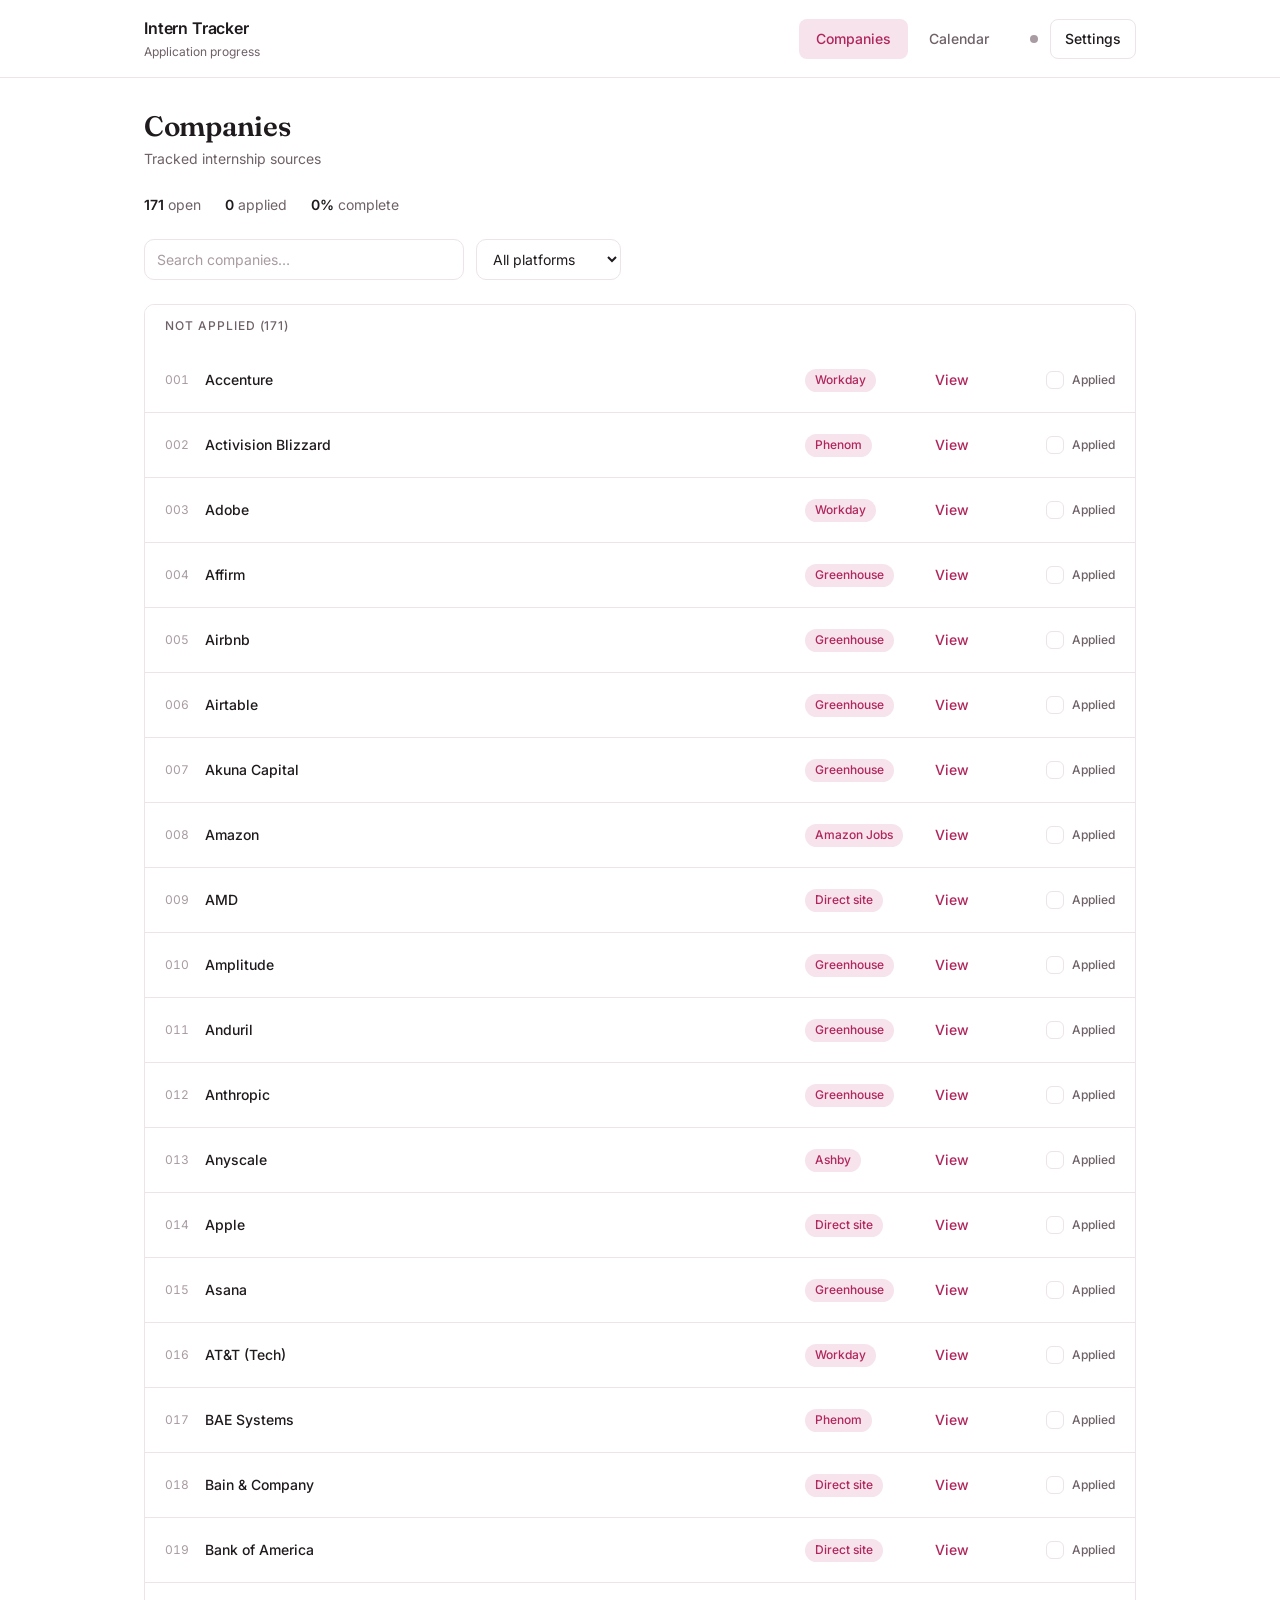
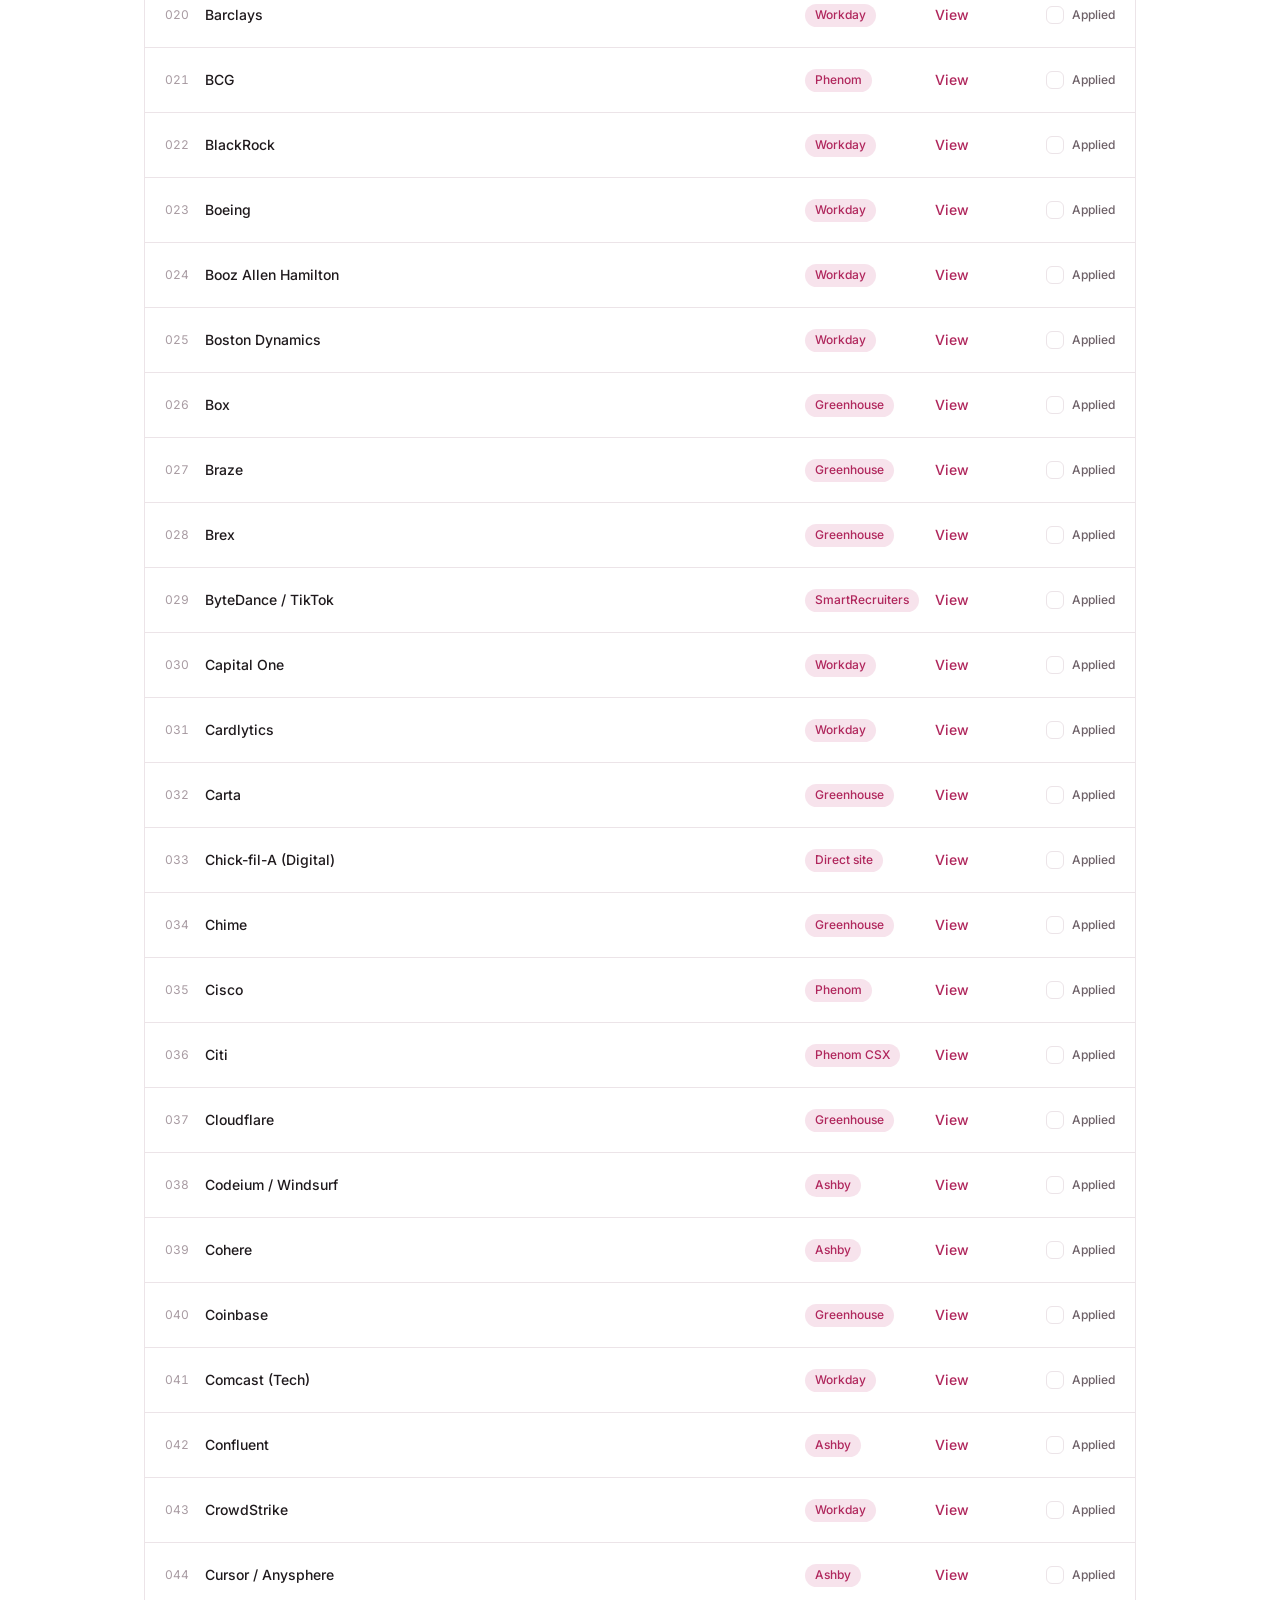
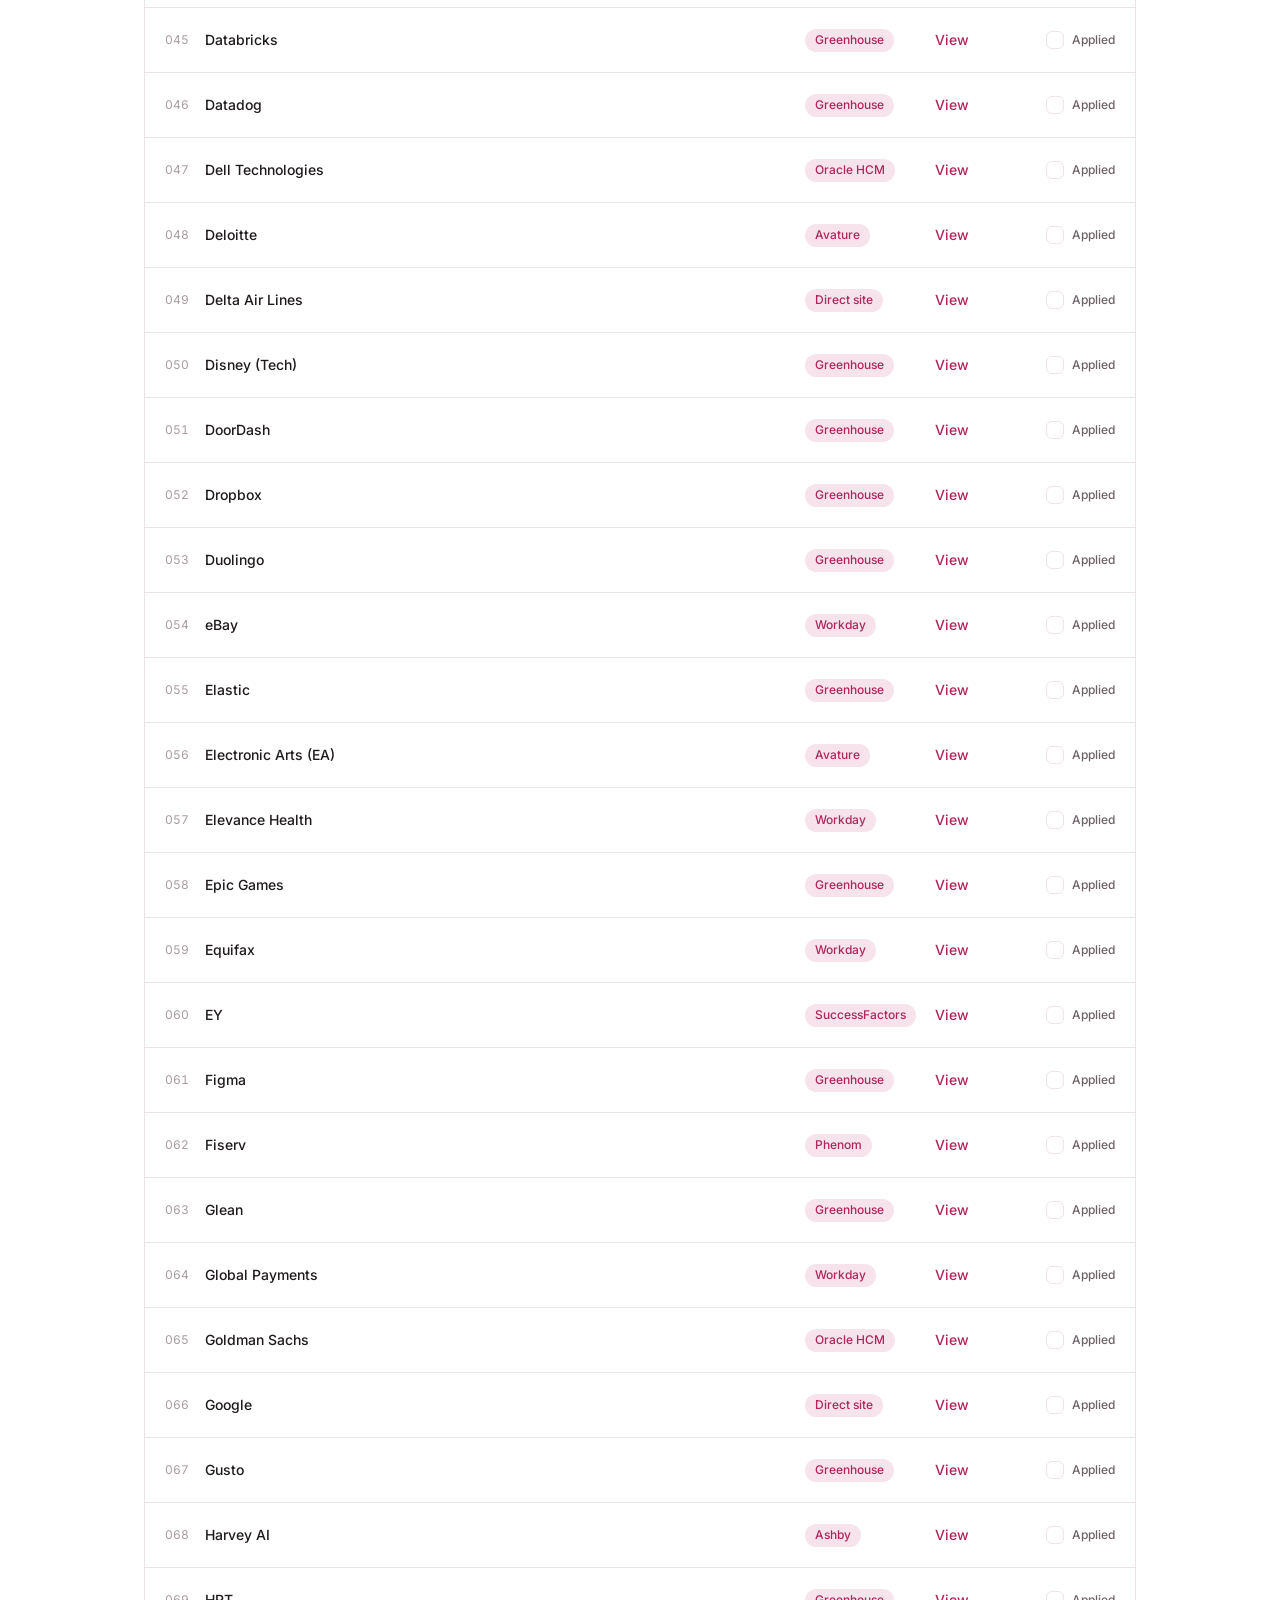
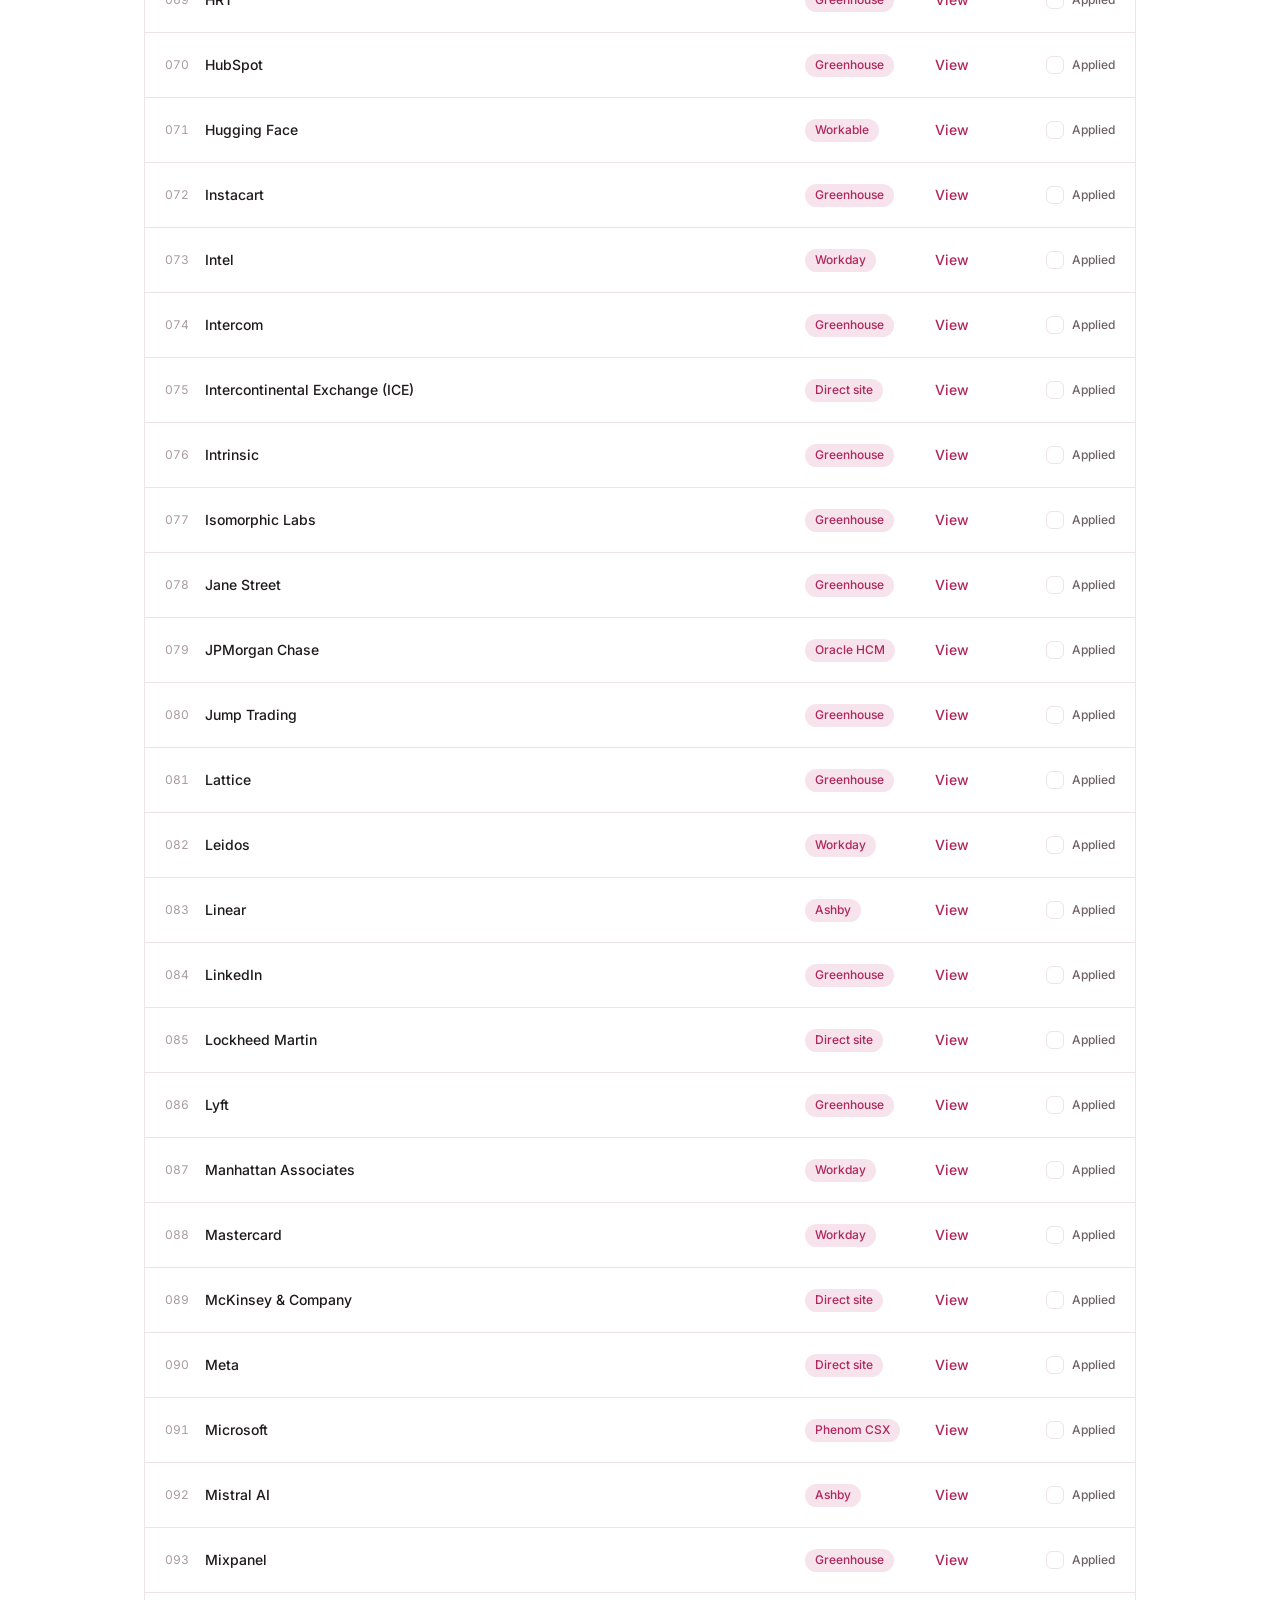
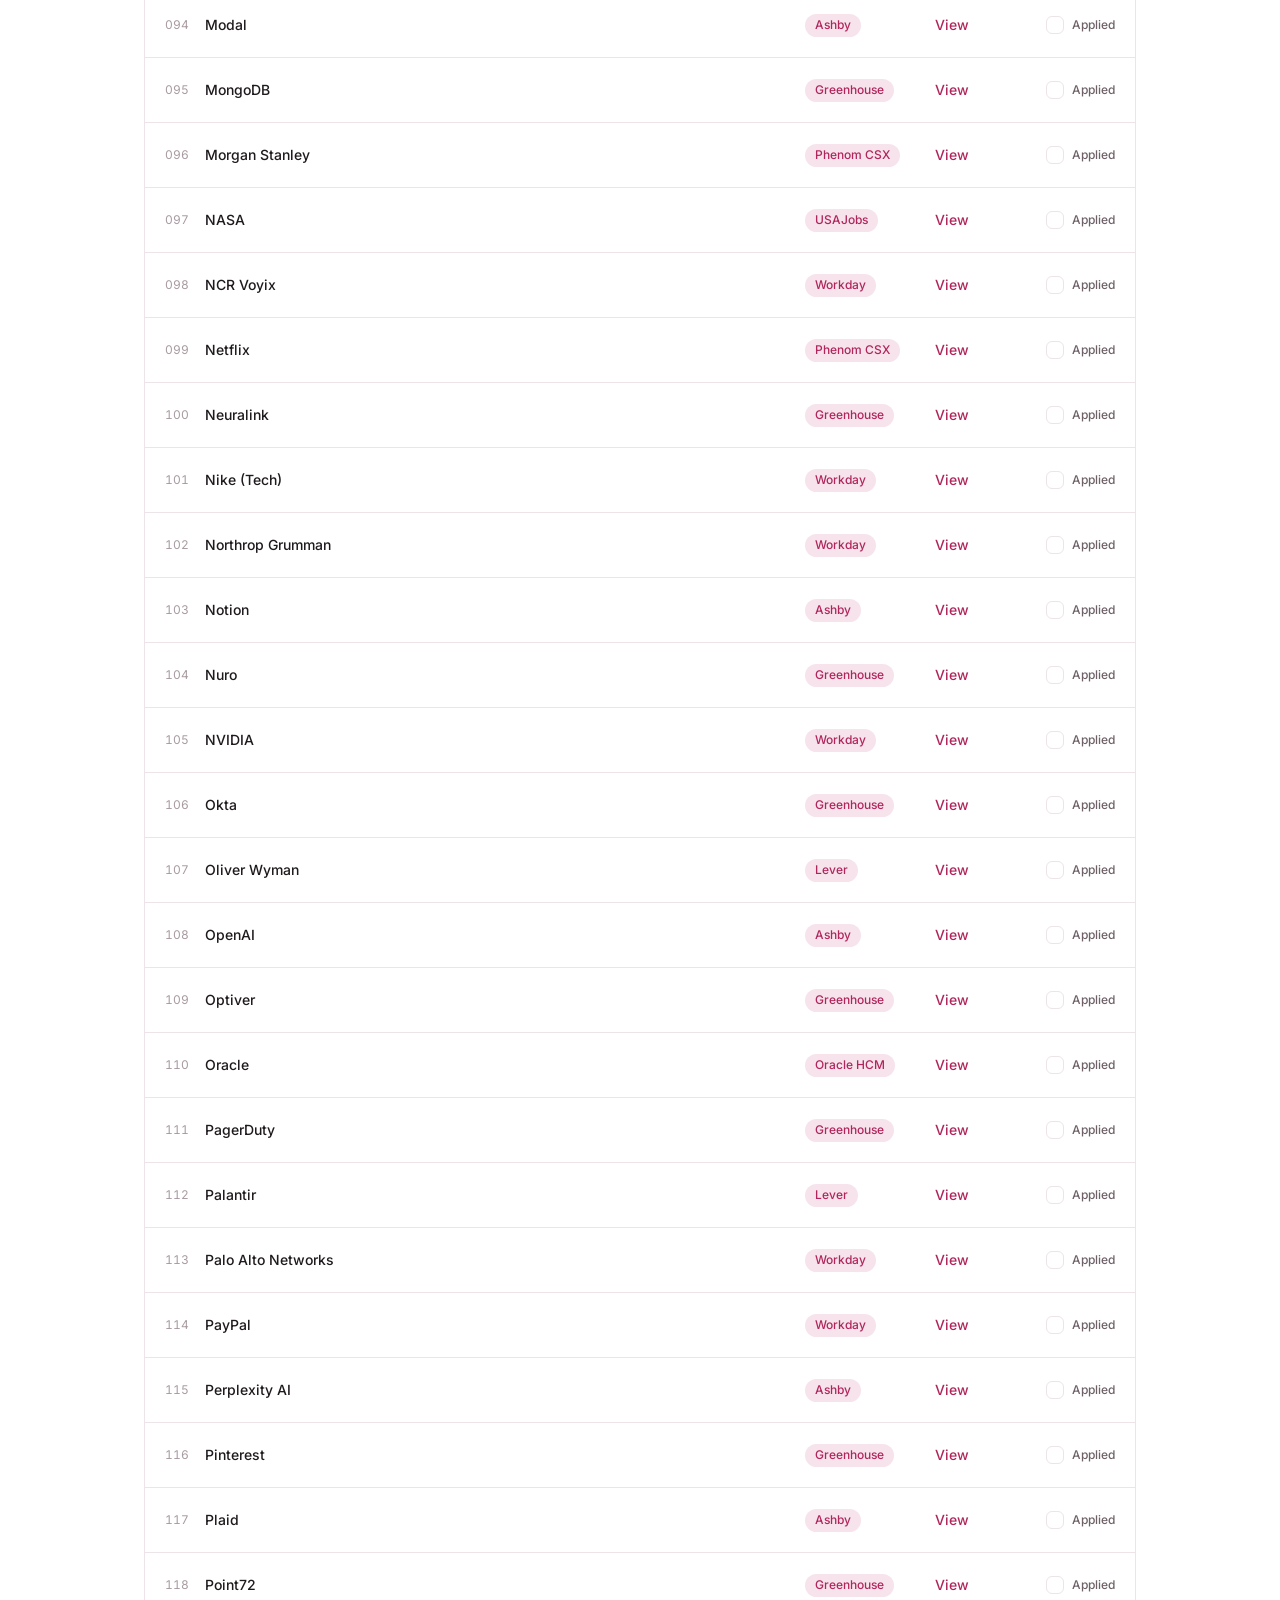
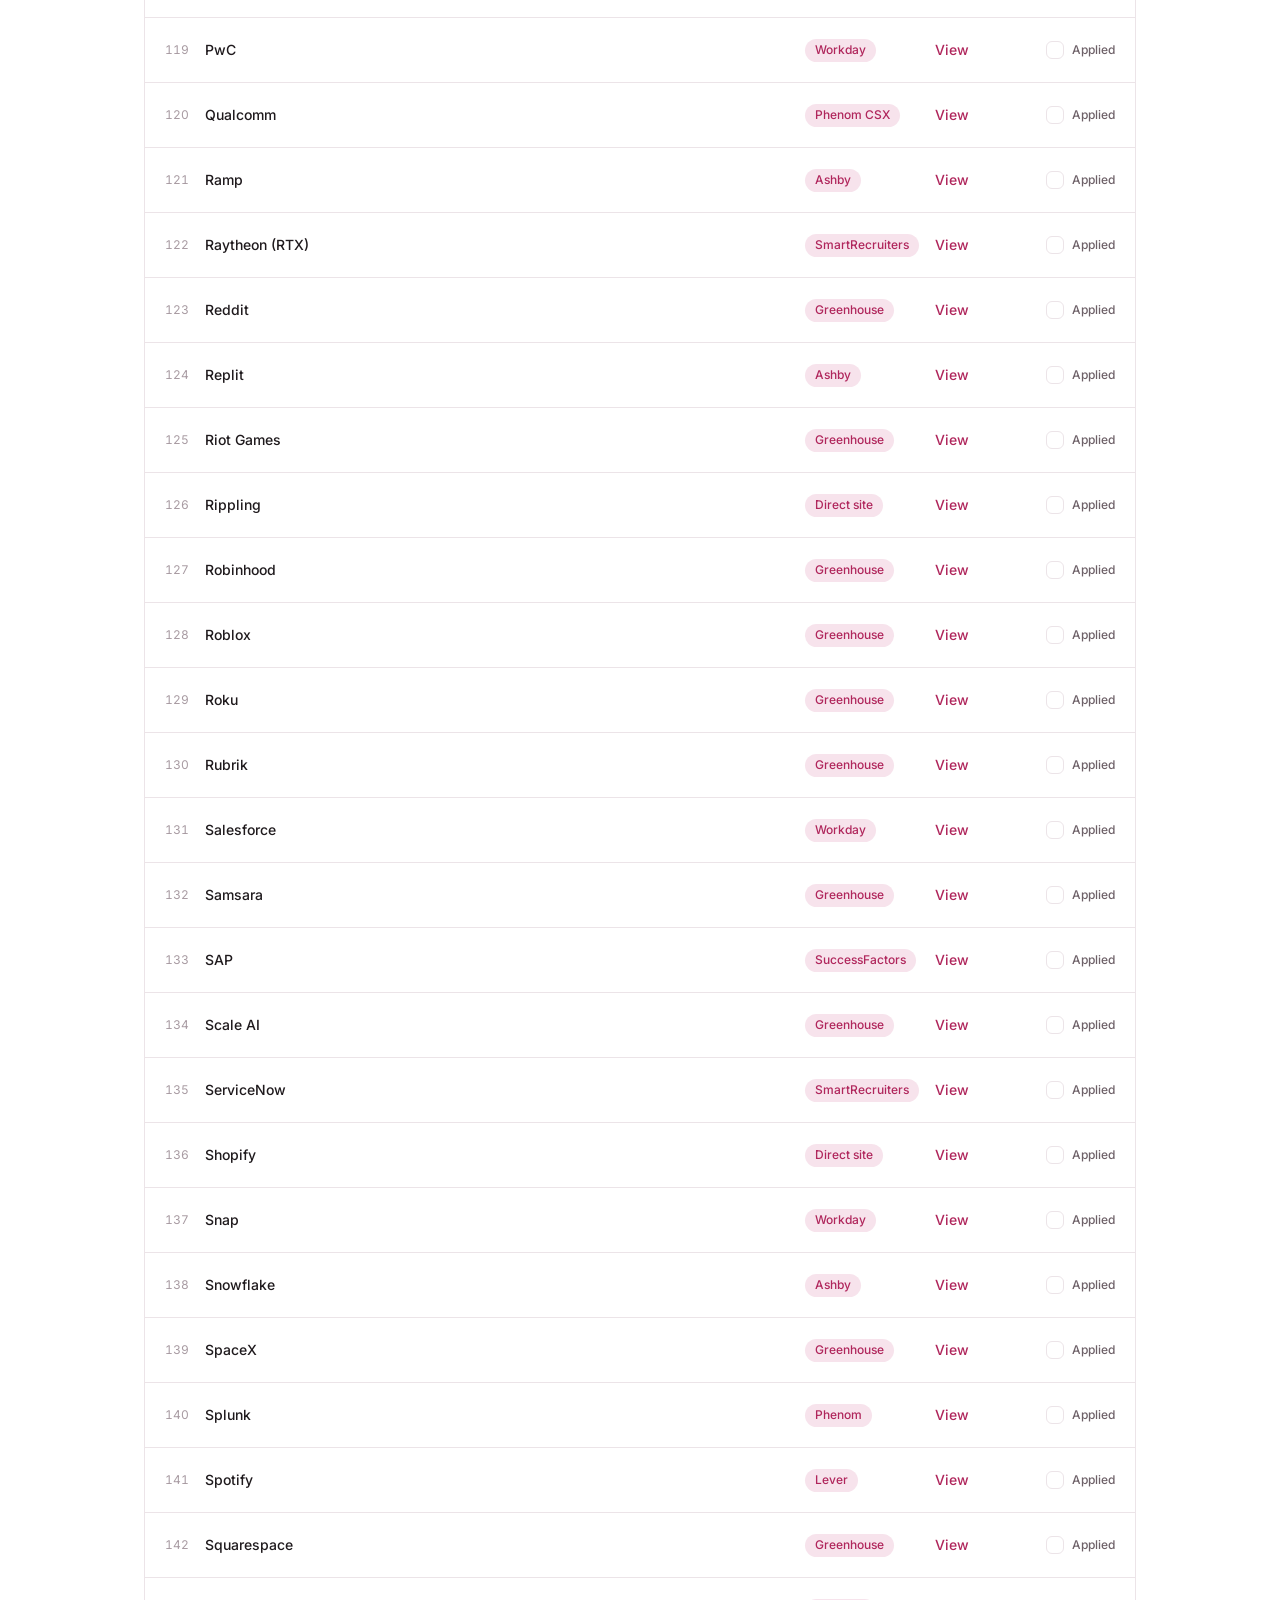
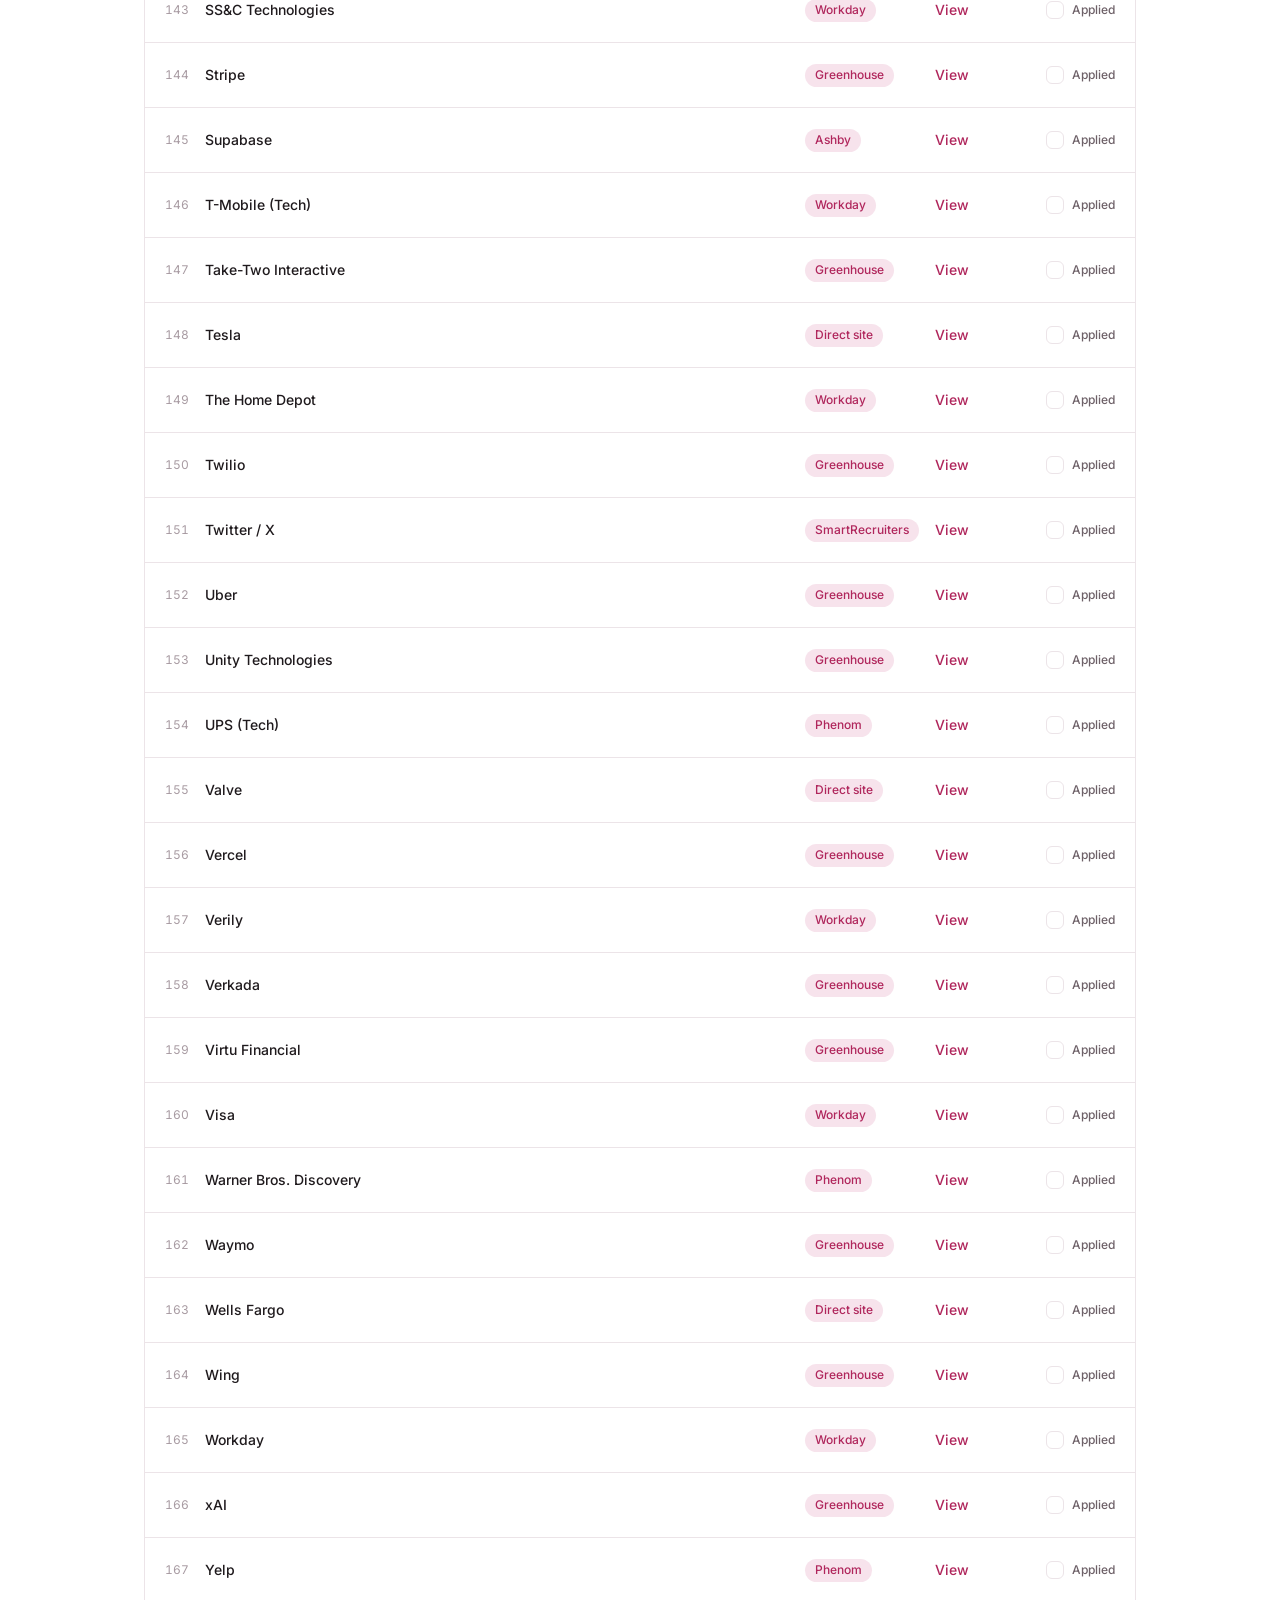
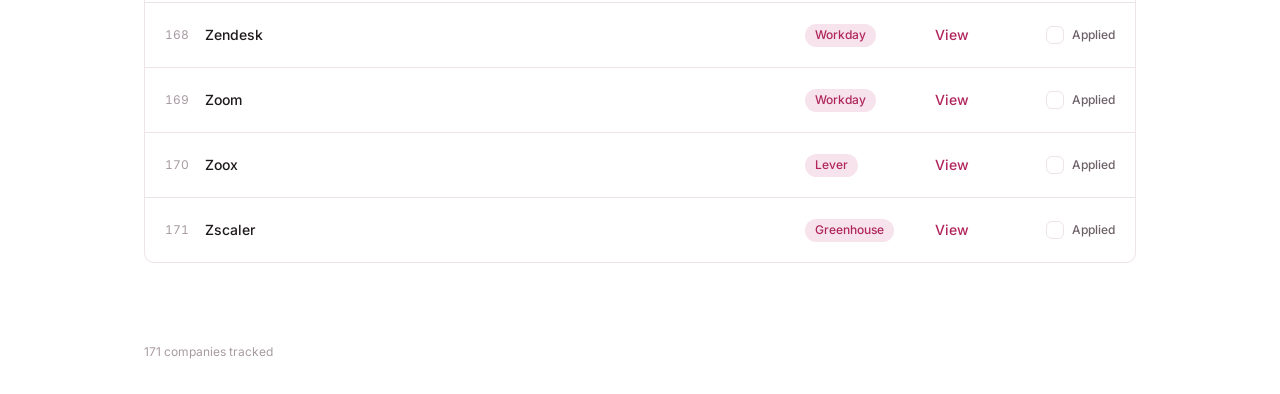
==== index.html @ 35ea32e5 "Apply clean planner UI design system (white, dark pink accent) Co-authored-by: Cursor <cursoragent@c" ====
<!DOCTYPE html>
<html lang="en">
<head>
<meta charset="UTF-8">
<meta name="viewport" content="width=device-width, initial-scale=1.0">
<title>Companies — Intern Tracker</title>
<link rel="icon" href="data:image/svg+xml,<svg xmlns='http://www.w3.org/2000/svg' viewBox='0 0 32 32'><rect width='32' height='32' rx='6' fill='%23B0265C'/></svg>">
<link rel="preconnect" href="https://fonts.googleapis.com">
<link rel="preconnect" href="https://fonts.gstatic.com" crossorigin>
<link href="https://fonts.googleapis.com/css2?family=Fraunces:opsz,wght@9..144,600&family=Inter:wght@400;500;600&display=swap" rel="stylesheet">
<link rel="stylesheet" href="assets/style.css">
</head>
<body>

<header class="masthead">
  <div class="masthead-inner">
    <div class="brand">
      <div>
        <h1>Intern Tracker</h1>
        <p class="brand-sub">Application progress</p>
      </div>
    </div>
    <nav class="tabs" aria-label="Main">
      <a href="index.html" class="tab active">Companies</a>
      <a href="calendar.html" class="tab">Calendar</a>
    </nav>
    <div class="header-right">
      <span class="sync-dot" id="syncDot" title="Sync status" aria-hidden="true"></span>
      <button type="button" class="btn ghost small" id="settingsBtn" title="Telegram sync">Settings</button>
    </div>
  </div>
</header>

<main class="page">
  <section class="board-head">
    <div class="page-title">
      <h2 class="strip-label">Companies</h2>
      <p class="strip-sub">Tracked internship sources</p>
    </div>
    <div class="stats" id="stats"></div>
    <div class="board-controls">
      <input type="search" id="searchBox" class="search" placeholder="Search companies…" autocomplete="off" aria-label="Search companies">
      <select id="atsFilter" class="ats-filter" aria-label="Filter by platform"><option value="">All platforms</option></select>
    </div>
  </section>

  <section class="board" id="board" aria-live="polite"></section>
</main>

<footer class="foot">
  <span><span id="companyCount"></span> companies tracked</span>
</footer>

<dialog id="settingsModal" class="modal">
  <form method="dialog" class="modal-card">
    <h2 class="modal-title">Telegram sync</h2>
    <p class="modal-hint">Data syncs to a pinned message in your Telegram chat so reminders and all devices stay in sync.</p>
    <label class="field"><span>Bot token</span><input type="password" id="tgToken" placeholder="123456:ABC…" autocomplete="off"></label>
    <label class="field"><span>Chat ID</span><input type="text" id="tgChat" placeholder="6062137847" autocomplete="off"></label>
    <div class="modal-actions">
      <button type="button" class="btn ghost" id="testSyncBtn">Send test</button>
      <button type="submit" class="btn solid" id="saveSyncBtn">Save</button>
    </div>
    <p class="modal-status" id="syncStatusMsg" role="status"></p>
  </form>
</dialog>

<div class="toast" id="toast" role="status" aria-live="polite"></div>

<script src="assets/app.js"></script>
<script>App.initBoard();</script>
</body>
</html>
---- assets/style.css ----
/* Clean Planner UI — Intern Tracker */

:root {
  --bg: #FFFFFF;
  --surface: #FFFFFF;
  --surface-soft: #FBF7F9;
  --ink: #1F1A1D;
  --ink-soft: #6E6168;
  --ink-faint: #A89BA2;
  --line: #ECE4E8;
  --accent: #B0265C;
  --accent-hover: #93174A;
  --accent-soft: #F7E3EC;
  --accent-text: #FFFFFF;
  --radius-card: 10px;
  --radius-btn: 8px;
  --radius-pill: 999px;
  --font: "Inter", system-ui, sans-serif;
  --display: "Fraunces", Georgia, serif;
  --shadow-float: 0 4px 16px rgba(31, 26, 29, 0.08);
}

* { box-sizing: border-box; margin: 0; padding: 0; }

html { color-scheme: light; }

body {
  font-family: var(--font);
  font-size: 14px;
  line-height: 1.55;
  background: var(--bg);
  color: var(--ink);
  min-height: 100vh;
}

/* ── Masthead ── */
.masthead {
  border-bottom: 1px solid var(--line);
  background: var(--bg);
  position: sticky; top: 0; z-index: 50;
}
.masthead-inner {
  max-width: 1040px; margin: 0 auto; padding: 16px 24px;
  display: flex; align-items: center; gap: 24px;
}
.brand h1 {
  font-family: var(--font); font-size: 16px; font-weight: 600;
  letter-spacing: -0.01em; color: var(--ink);
}
.brand-sub { font-size: 12px; color: var(--ink-soft); margin-top: 2px; }

.tabs { display: flex; gap: 4px; margin-left: auto; }
.tab {
  padding: 8px 16px; text-decoration: none; color: var(--ink-soft);
  font-size: 14px; font-weight: 500; border-radius: var(--radius-btn);
  border: 1px solid transparent; transition: color 150ms ease-out, background 150ms ease-out;
  min-height: 40px; display: inline-flex; align-items: center;
}
.tab:hover { color: var(--ink); }
.tab.active {
  color: var(--accent); background: var(--accent-soft);
  font-weight: 500;
}

.header-right { display: flex; align-items: center; gap: 12px; }
.sync-dot {
  width: 8px; height: 8px; border-radius: var(--radius-pill);
  background: var(--ink-faint); transition: background 150ms ease-out;
}
.sync-dot.ok { background: var(--accent); }
.sync-dot.err { background: var(--accent-hover); }
.sync-dot.busy { background: var(--ink-soft); }

/* ── Page ── */
.page { max-width: 1040px; margin: 0 auto; padding: 32px 24px 64px; }
.foot {
  max-width: 1040px; margin: 0 auto; padding: 16px 24px 32px;
  font-size: 12px; color: var(--ink-faint);
}

.page-title { margin-bottom: 24px; }
.page-title.compact { margin-bottom: 16px; }
.strip-label {
  font-family: var(--display); font-size: 28px; font-weight: 600;
  letter-spacing: -0.01em; color: var(--ink); line-height: 1.2;
}
.strip-sub { font-size: 14px; color: var(--ink-soft); margin-top: 4px; }
.page-title.compact .strip-label { font-size: 20px; font-family: var(--font); font-weight: 600; }

/* ── Board head ── */
.board-head { margin-bottom: 24px; }
.stats { display: flex; gap: 24px; margin: 16px 0 24px; flex-wrap: wrap; }
.stats .stat { font-size: 14px; color: var(--ink-soft); }
.stats .stat-val { color: var(--ink); font-weight: 600; margin-right: 4px; }

.board-controls { display: flex; gap: 12px; }
.search, .ats-filter {
  background: var(--surface); border: 1px solid var(--line); color: var(--ink);
  font-family: var(--font); font-size: 14px; padding: 10px 12px;
  border-radius: var(--radius-card); outline: none;
  transition: border-color 150ms ease-out, box-shadow 150ms ease-out;
  min-height: 40px;
}
.search { flex: 1; max-width: 320px; }
.search:focus, .ats-filter:focus {
  border-color: var(--accent);
  box-shadow: 0 0 0 3px rgba(176, 38, 92, 0.12);
}
.search::placeholder { color: var(--ink-faint); }

/* ── Board ── */
.board {
  border: 1px solid var(--line); border-radius: var(--radius-card);
  overflow: hidden; background: var(--surface);
}
.board-section-label {
  padding: 12px 20px;
  font-size: 12px; font-weight: 500; text-transform: uppercase;
  letter-spacing: 0.08em; color: var(--ink-soft);
  background: var(--bg); border-top: 1px solid var(--line);
}
.board-section-label:first-child { border-top: none; }

.row {
  display: grid; grid-template-columns: 40px 1fr 130px 72px 108px; align-items: center;
  padding: 12px 20px; border-bottom: 1px solid var(--line);
  transition: background 150ms ease-out;
}
.row:last-child { border-bottom: none; }
.row:hover { background: var(--surface-soft); }

.row .idx { color: var(--ink-faint); font-size: 12px; font-variant-numeric: tabular-nums; }
.row .co {
  font-size: 14px; font-weight: 500; color: var(--ink);
  transition: color 150ms ease-out, text-decoration-color 150ms ease-out;
}
.row .visit a {
  color: var(--accent); text-decoration: none; font-size: 14px; font-weight: 500;
}
.row .visit a:hover { color: var(--accent-hover); text-decoration: underline; }

.row.applied { background: var(--bg); }
.row.applied:hover { background: var(--bg); }
.row.applied .co {
  color: var(--ink-faint);
  text-decoration: line-through;
  text-decoration-color: var(--ink-faint);
}
.row.applied .idx { color: var(--ink-faint); }
.row.applied .visit a { color: var(--ink-faint); pointer-events: none; }

.tag {
  display: inline-block; font-size: 12px; font-weight: 500;
  color: var(--accent); background: var(--accent-soft);
  padding: 2px 10px; border-radius: var(--radius-pill);
}

.apply-toggle {
  display: flex; align-items: center; gap: 8px; cursor: pointer;
  justify-self: end; user-select: none; min-height: 40px;
}
.apply-toggle input { display: none; }
.apply-box {
  width: 18px; height: 18px; border: 1.5px solid var(--line); border-radius: 6px;
  display: inline-flex; align-items: center; justify-content: center;
  font-size: 11px; color: transparent; transition: all 150ms ease-out;
  flex: none; background: var(--surface);
}
.apply-toggle:hover .apply-box { border-color: var(--accent); }
.apply-toggle input:checked + .apply-box {
  background: var(--accent); border-color: var(--accent); color: var(--accent-text);
}
.apply-toggle input:focus-visible + .apply-box {
  box-shadow: 0 0 0 3px rgba(176, 38, 92, 0.12);
}
.apply-label { font-size: 12px; color: var(--ink-soft); font-weight: 500; }
.apply-toggle input:checked ~ .apply-label { color: var(--ink-soft); }

.empty-msg { padding: 48px 24px; text-align: left; color: var(--ink-soft); font-size: 14px; }

/* ── Calendar ── */
.cal-layout { display: grid; grid-template-columns: 1.65fr 1fr; gap: 32px; align-items: start; }

.cal-panel {
  border: 1px solid var(--line); border-radius: var(--radius-card);
  padding: 24px; background: var(--surface);
}
.cal-toolbar { display: flex; align-items: center; gap: 8px; margin-bottom: 24px; flex-wrap: wrap; }
.cal-title {
  font-family: var(--display); font-size: 20px; font-weight: 600;
  min-width: 180px; text-align: center; letter-spacing: -0.01em; color: var(--ink);
}
.cal-toolbar .btn-nav { margin-left: 0; }
.cal-toolbar .spacer { flex: 1; min-width: 8px; }

.nav-arrow {
  width: 40px; height: 40px; padding: 0; font-size: 18px;
  color: var(--ink-soft); border: 1px solid var(--line); border-radius: var(--radius-btn);
  background: var(--surface); cursor: pointer; font-family: var(--font);
  transition: border-color 150ms ease-out, color 150ms ease-out;
}
.nav-arrow:hover { border-color: var(--accent); color: var(--accent); }
.nav-arrow:focus-visible { outline: none; box-shadow: 0 0 0 3px rgba(176, 38, 92, 0.12); }

.cal-grid-head { display: grid; grid-template-columns: repeat(7, 1fr); margin-bottom: 8px; }
.cal-grid-head span {
  font-size: 12px; font-weight: 500; color: var(--ink-soft);
  text-align: center; padding: 4px; text-transform: uppercase; letter-spacing: 0.08em;
}

.cal-grid { display: grid; grid-template-columns: repeat(7, 1fr); gap: 4px; }
.cal-day {
  min-height: 80px; border: 1px solid var(--line); border-radius: var(--radius-card);
  padding: 8px; background: var(--surface); cursor: pointer;
  transition: background 150ms ease-out, border-color 150ms ease-out;
  display: flex; flex-direction: column; gap: 4px; overflow: hidden;
}
.cal-day:hover { background: var(--surface-soft); }
.cal-day.other-month { opacity: 0.4; }
.cal-day.today { background: var(--surface-soft); }
.cal-day .dnum {
  font-size: 12px; font-weight: 500; color: var(--ink-soft);
  width: 24px; height: 24px; display: inline-flex; align-items: center; justify-content: center;
}
.cal-day.today .dnum {
  background: var(--accent); color: var(--accent-text); border-radius: var(--radius-pill);
  font-weight: 600;
}

.cal-note { margin-top: 24px; color: var(--ink-soft); font-size: 14px; }
.cal-note em { color: var(--ink); font-style: normal; font-weight: 500; }

/* ── Upcoming ── */
.upcoming { position: sticky; top: 72px; }
.upcoming-list { display: flex; flex-direction: column; gap: 0; margin-top: 16px; border: 1px solid var(--line); border-radius: var(--radius-card); overflow: hidden; }

.up-card {
  background: var(--surface); padding: 12px 16px;
  display: grid; grid-template-columns: auto 1fr auto;
  gap: 4px 16px; align-items: center;
  border-bottom: 1px solid var(--line);
  transition: background 150ms ease-out;
}
.up-card:last-child { border-bottom: none; }
.up-card:hover { background: var(--surface-soft); }
.up-card .up-date { grid-row: span 2; text-align: center; min-width: 48px; }
.up-card .up-date .dd {
  font-family: var(--display); font-size: 40px; font-weight: 600;
  line-height: 1; color: var(--ink); letter-spacing: -0.01em;
}
.up-card .up-date .mm {
  font-size: 12px; font-weight: 500; text-transform: uppercase;
  letter-spacing: 0.08em; color: var(--ink-soft);
}
.up-card .up-co { font-weight: 500; font-size: 14px; }
.up-card .up-meta { grid-column: 2; color: var(--ink-soft); font-size: 12px; display: flex; align-items: center; gap: 8px; flex-wrap: wrap; }
.up-card .countdown { grid-row: span 2; font-size: 12px; color: var(--ink-soft); text-align: right; }
.up-card .countdown.soon { color: var(--accent); font-weight: 500; }
.up-card .del {
  background: none; border: none; color: var(--ink-faint); cursor: pointer;
  font-size: 12px; padding: 4px; font-family: var(--font); font-weight: 500;
  min-height: 40px; min-width: 40px;
  transition: color 150ms ease-out;
}
.up-card .del:hover { color: var(--accent); }
.up-card.past { opacity: 0.55; }
.up-card.past .up-co { text-decoration: line-through; color: var(--ink-faint); }

/* ── Buttons ── */
.btn {
  font-family: var(--font); font-size: 14px; font-weight: 500;
  padding: 10px 18px; border-radius: var(--radius-btn); cursor: pointer;
  transition: background 150ms ease-out, border-color 150ms ease-out, color 150ms ease-out;
  border: 1px solid; min-height: 40px;
}
.btn.solid { background: var(--accent); border-color: var(--accent); color: var(--accent-text); }
.btn.solid:hover { background: var(--accent-hover); border-color: var(--accent-hover); }
.btn.solid:focus-visible { outline: none; box-shadow: 0 0 0 3px rgba(176, 38, 92, 0.12); }
.btn.ghost { background: var(--surface); border-color: var(--line); color: var(--ink); }
.btn.ghost:hover { border-color: var(--accent); color: var(--accent); }
.btn.ghost:focus-visible { outline: none; box-shadow: 0 0 0 3px rgba(176, 38, 92, 0.12); }
.btn.small { padding: 8px 14px; font-size: 14px; }

/* ── Modals ── */
.modal { border: none; background: none; padding: 0; max-width: 440px; width: calc(100% - 48px); }
.modal::backdrop { background: rgba(31, 26, 29, 0.24); }
.modal-card {
  background: var(--surface); border: 1px solid var(--line); border-radius: var(--radius-card);
  padding: 24px; box-shadow: var(--shadow-float);
}
.modal-title {
  font-family: var(--display); font-size: 20px; font-weight: 600;
  margin-bottom: 8px; letter-spacing: -0.01em; color: var(--ink);
}
.modal-hint { color: var(--ink-soft); font-size: 14px; margin-bottom: 24px; line-height: 1.55; }
.field { display: flex; flex-direction: column; gap: 8px; margin-bottom: 16px; flex: 1; }
.field > span {
  font-size: 12px; font-weight: 500; color: var(--ink-soft);
  text-transform: uppercase; letter-spacing: 0.08em;
}
.field span em { text-transform: none; letter-spacing: 0; font-weight: 400; font-style: normal; }
.field input, .field select {
  background: var(--surface); border: 1px solid var(--line); color: var(--ink);
  border-radius: var(--radius-card); padding: 10px 12px; font-family: var(--font);
  font-size: 14px; outline: none; min-height: 40px;
  transition: border-color 150ms ease-out, box-shadow 150ms ease-out;
}
.field input:focus, .field select:focus {
  border-color: var(--accent); box-shadow: 0 0 0 3px rgba(176, 38, 92, 0.12);
}
.field-row { display: flex; gap: 12px; }
.modal-actions { display: flex; justify-content: flex-end; gap: 8px; margin-top: 8px; }
.modal-status { margin-top: 16px; font-size: 14px; color: var(--ink-soft); min-height: 20px; }
.modal-status.ok { color: var(--accent); }
.modal-status.err { color: var(--accent-hover); }

/* ── Toast ── */
.toast {
  position: fixed; bottom: 24px; left: 50%; transform: translate(-50%, 8px);
  background: var(--accent); color: var(--accent-text);
  padding: 10px 20px; border-radius: var(--radius-btn); font-size: 14px; font-weight: 500;
  opacity: 0; pointer-events: none; transition: opacity 150ms ease-out, transform 150ms ease-out;
  z-index: 100; box-shadow: var(--shadow-float);
}
.toast.show { opacity: 1; transform: translate(-50%, 0); }

/* ── Reduced motion ── */
@media (prefers-reduced-motion: reduce) {
  *, *::before, *::after {
    animation-duration: 0.01ms !important;
    transition-duration: 0.01ms !important;
  }
}

/* ── Responsive ── */
@media (max-width: 900px) {
  .cal-layout { grid-template-columns: 1fr; }
  .upcoming { position: static; }
  .row { grid-template-columns: 1fr 80px 100px; }
  .row .idx, .row .ats { display: none; }
  .masthead-inner { flex-wrap: wrap; gap: 12px; }
  .tabs { order: 3; width: 100%; margin-left: 0; }
  .strip-label { font-size: 24px; }
  .cal-day { min-height: 64px; }
}
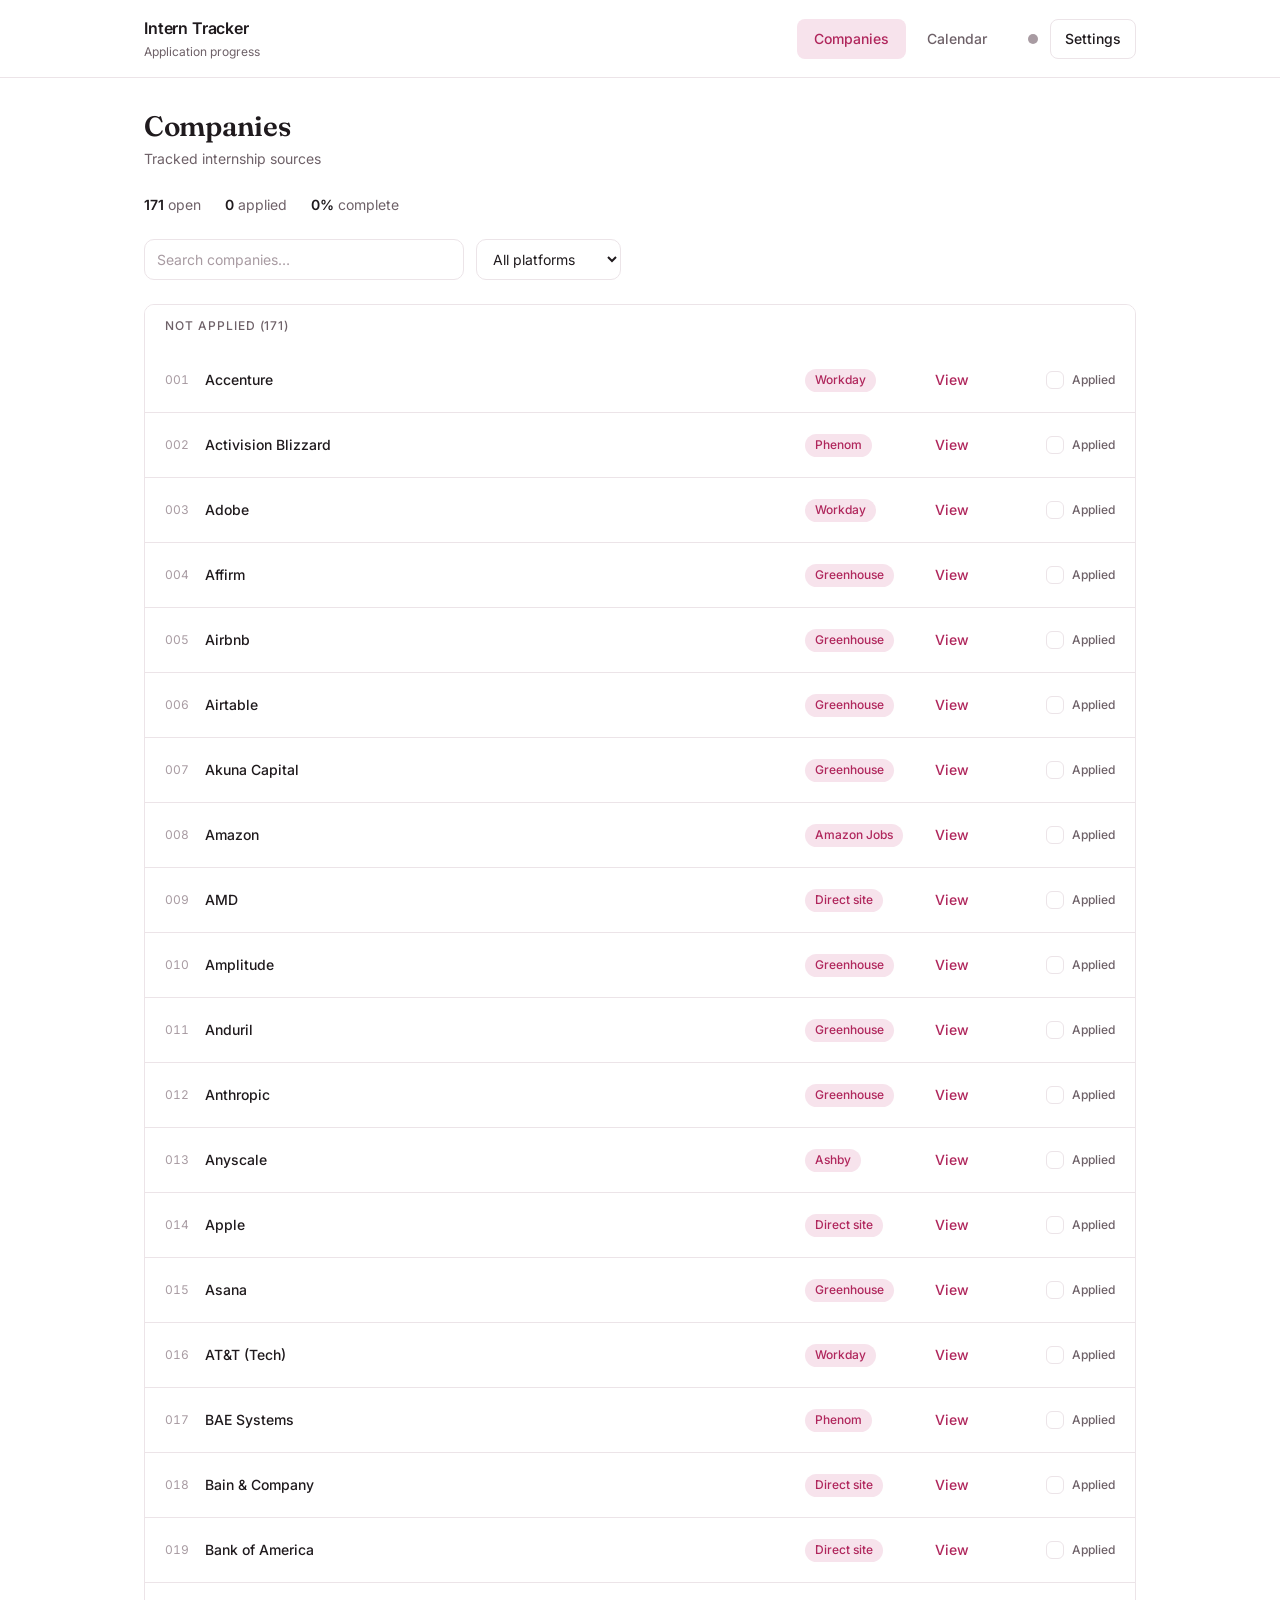
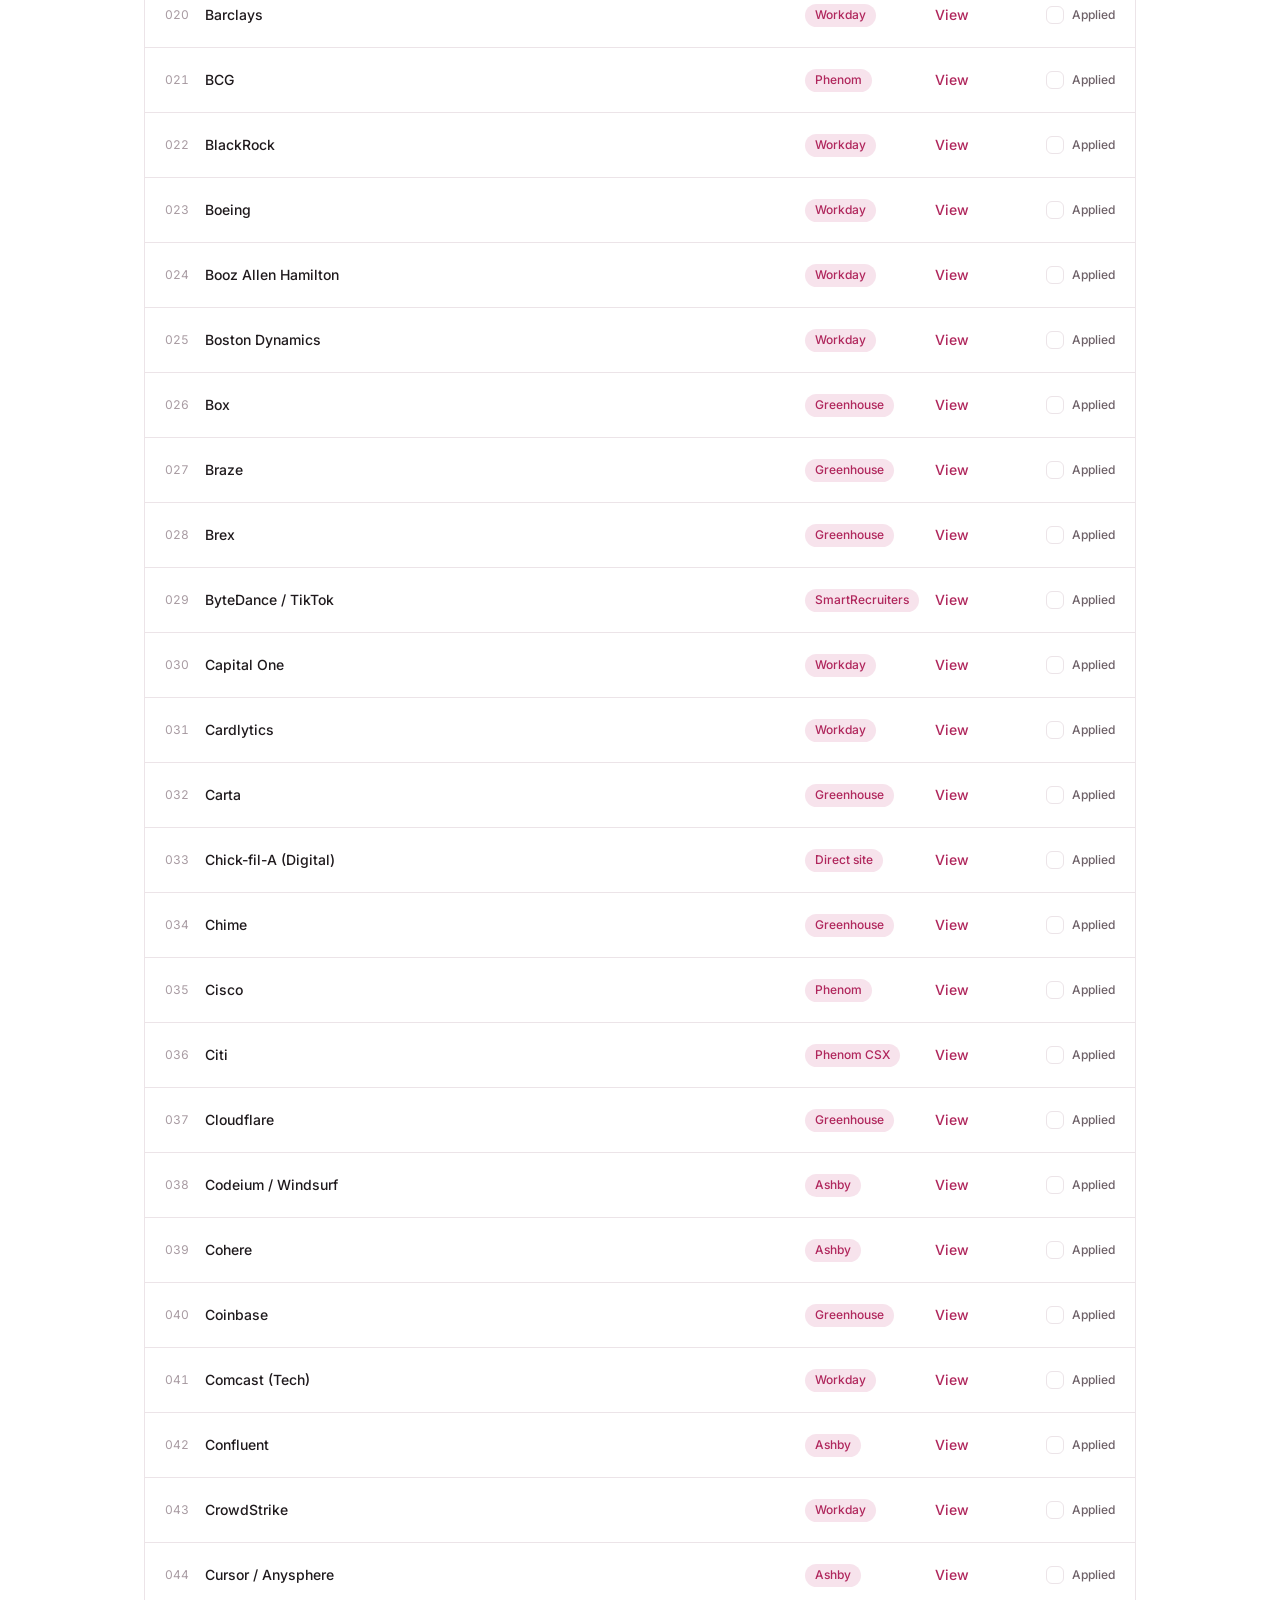
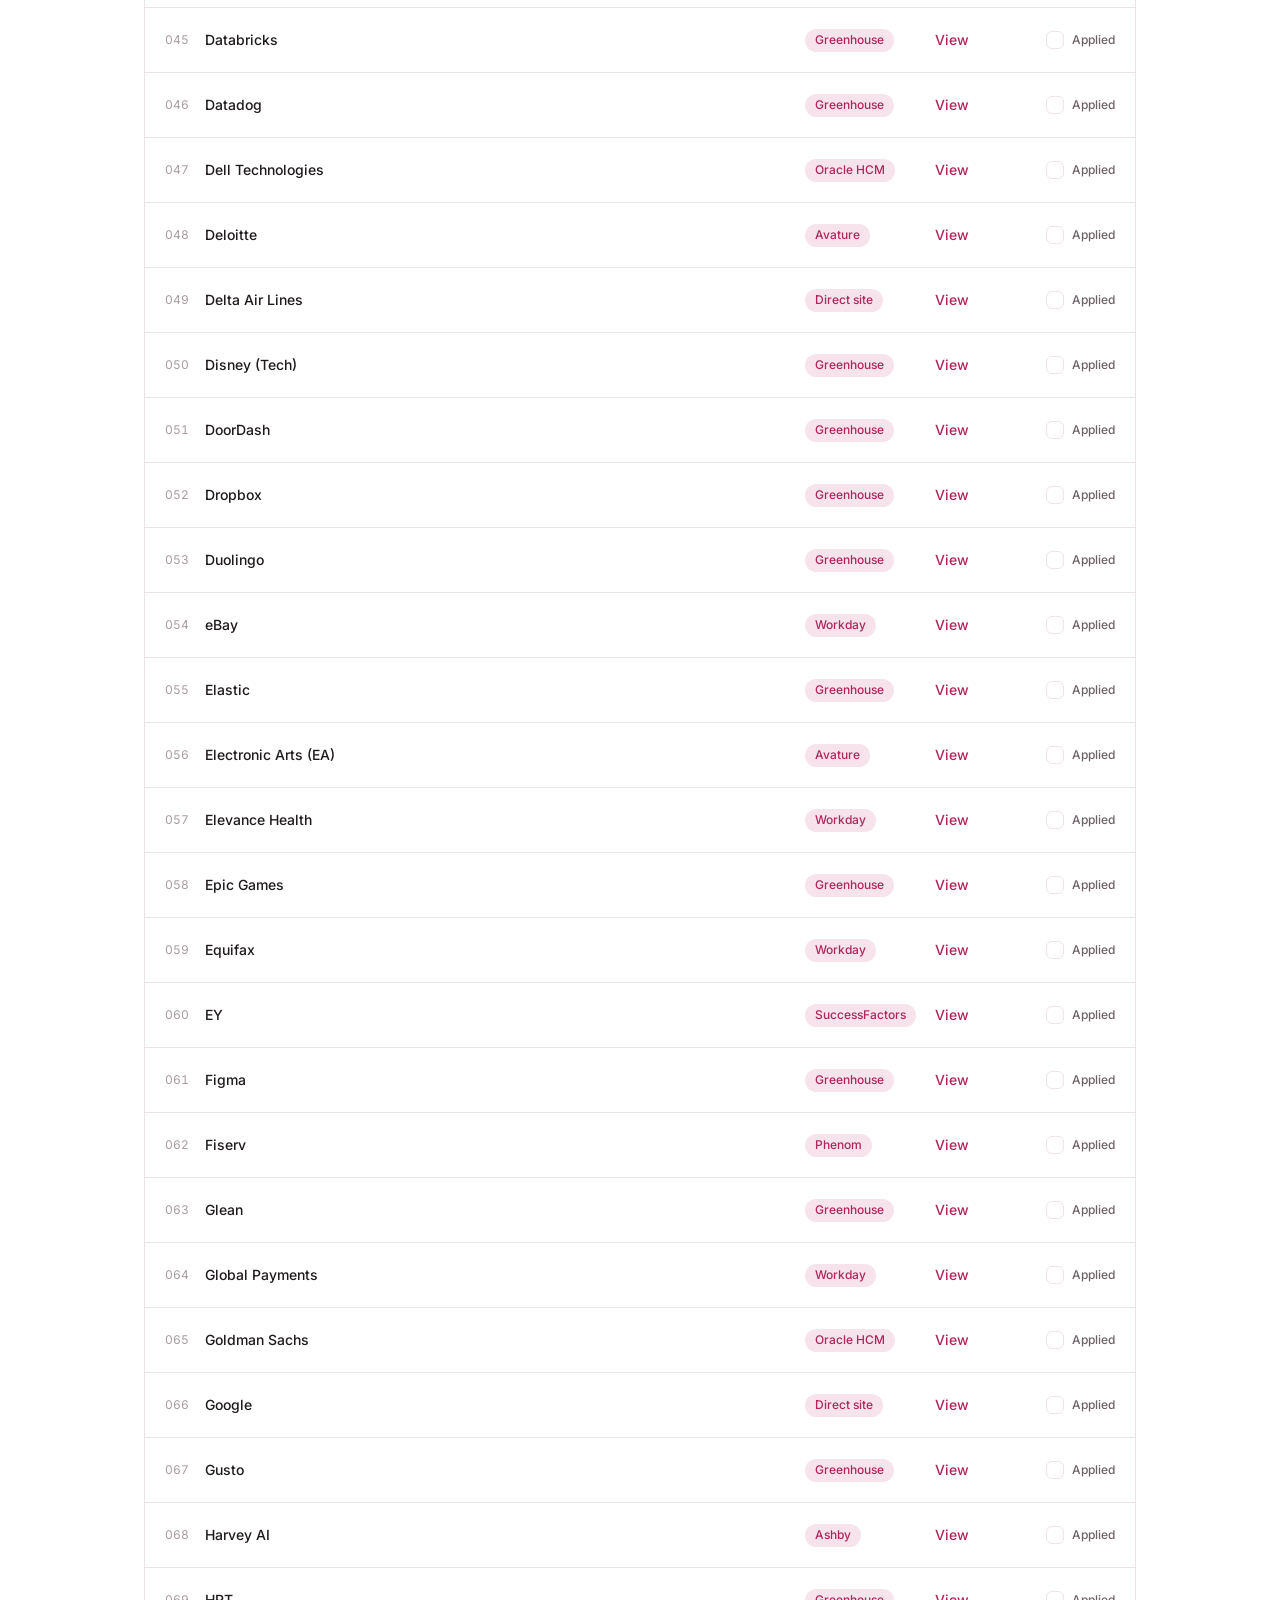
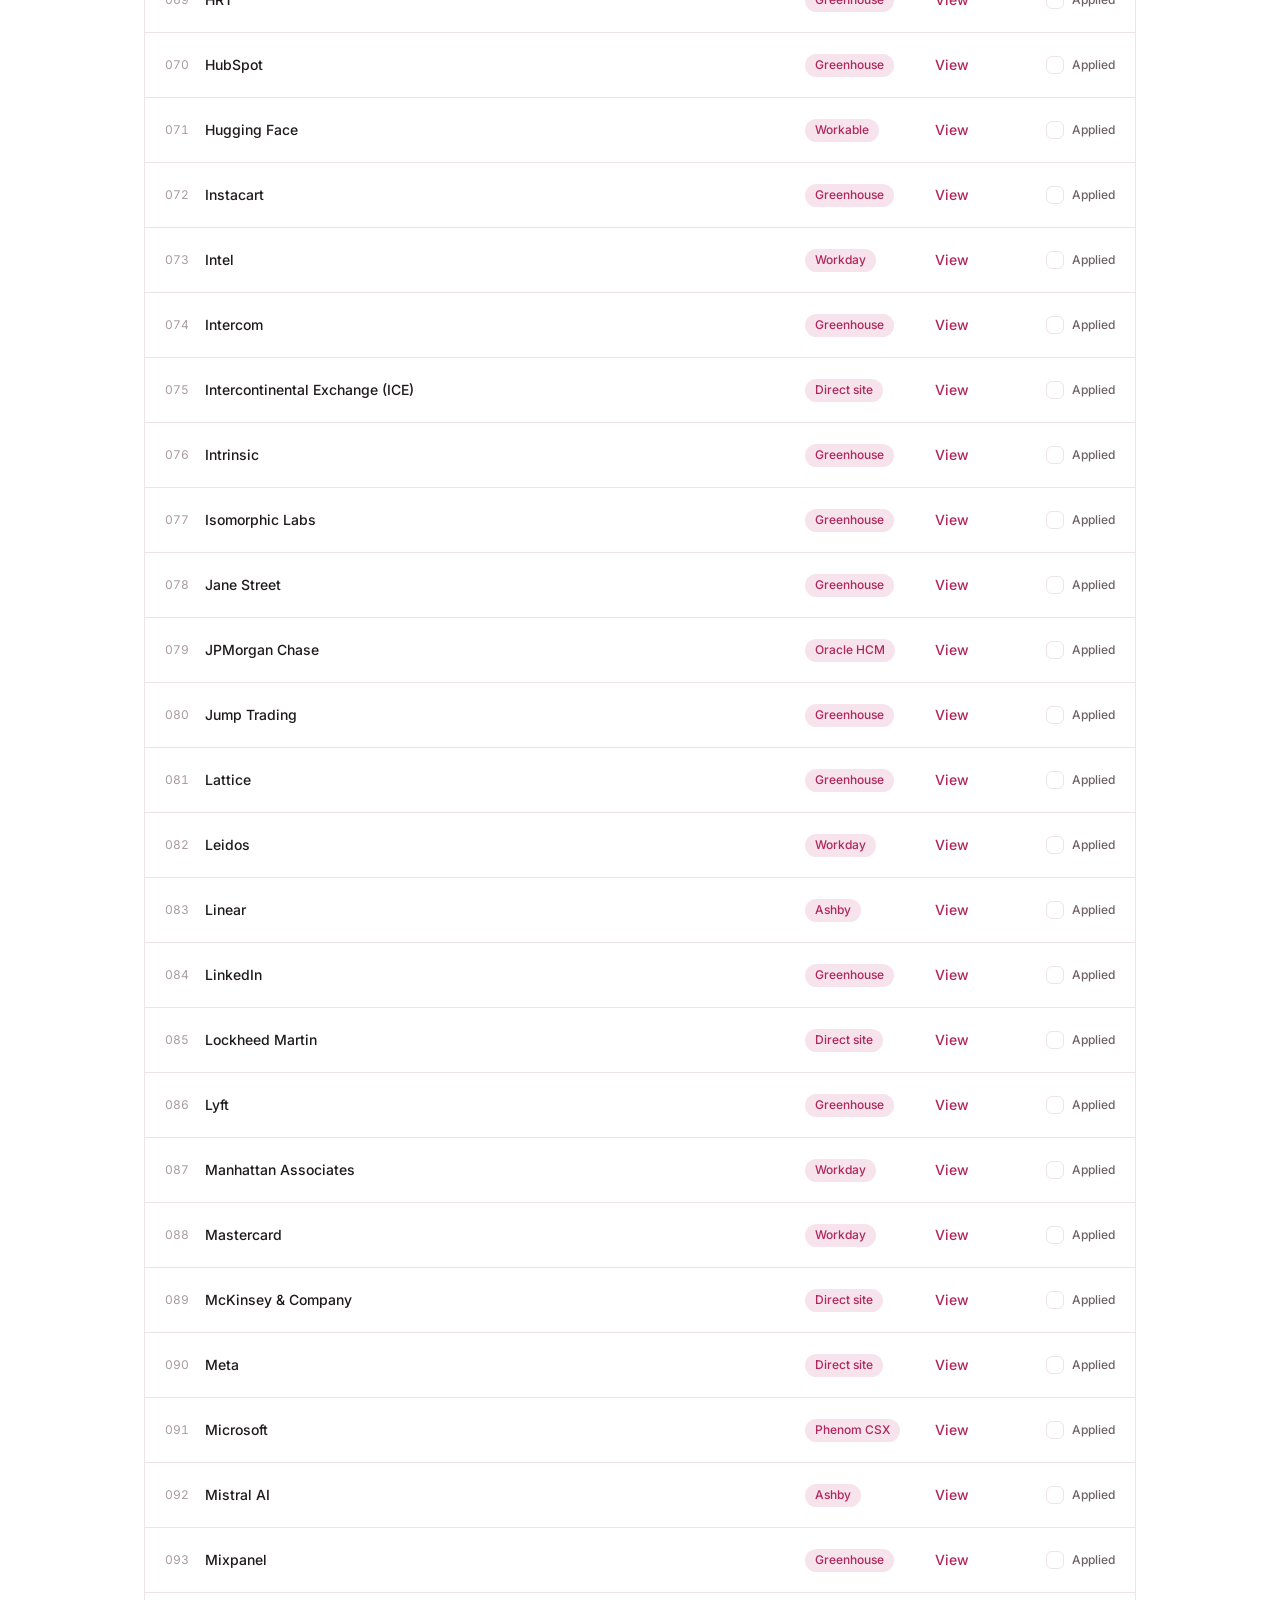
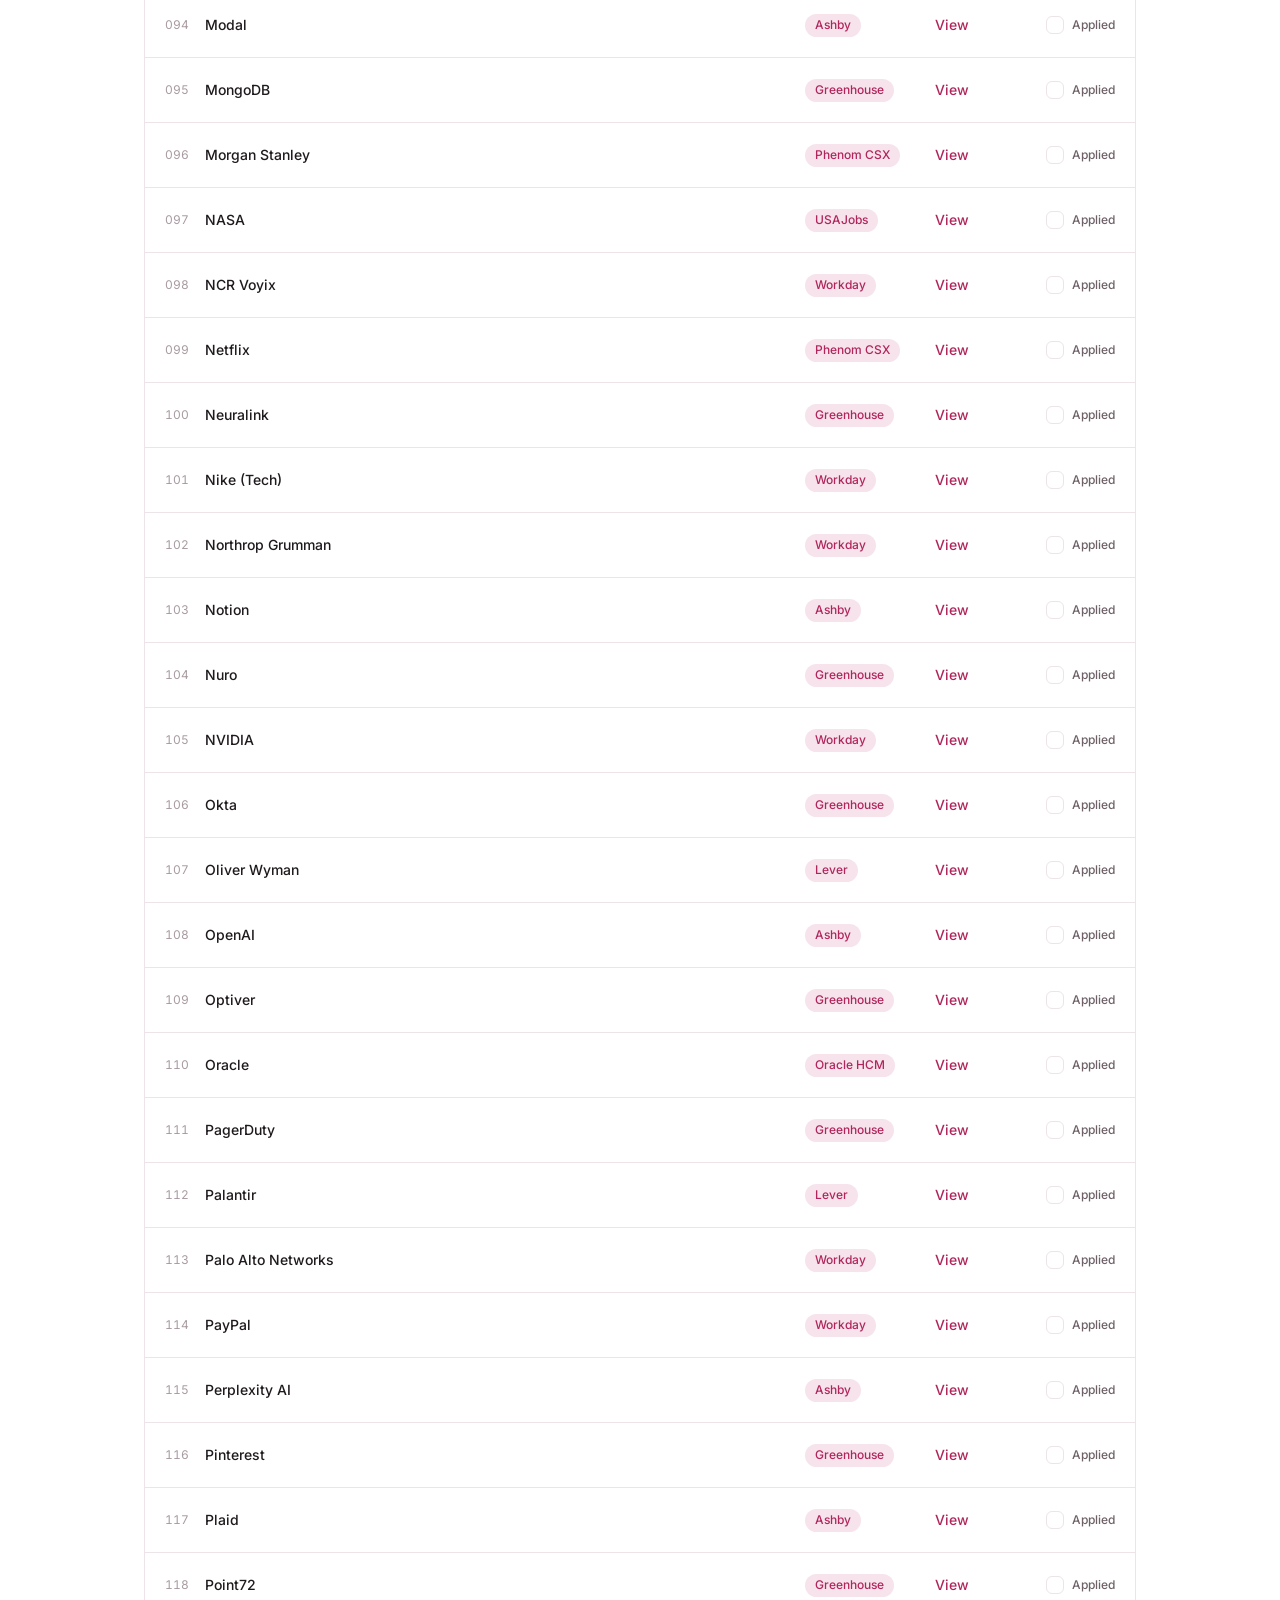
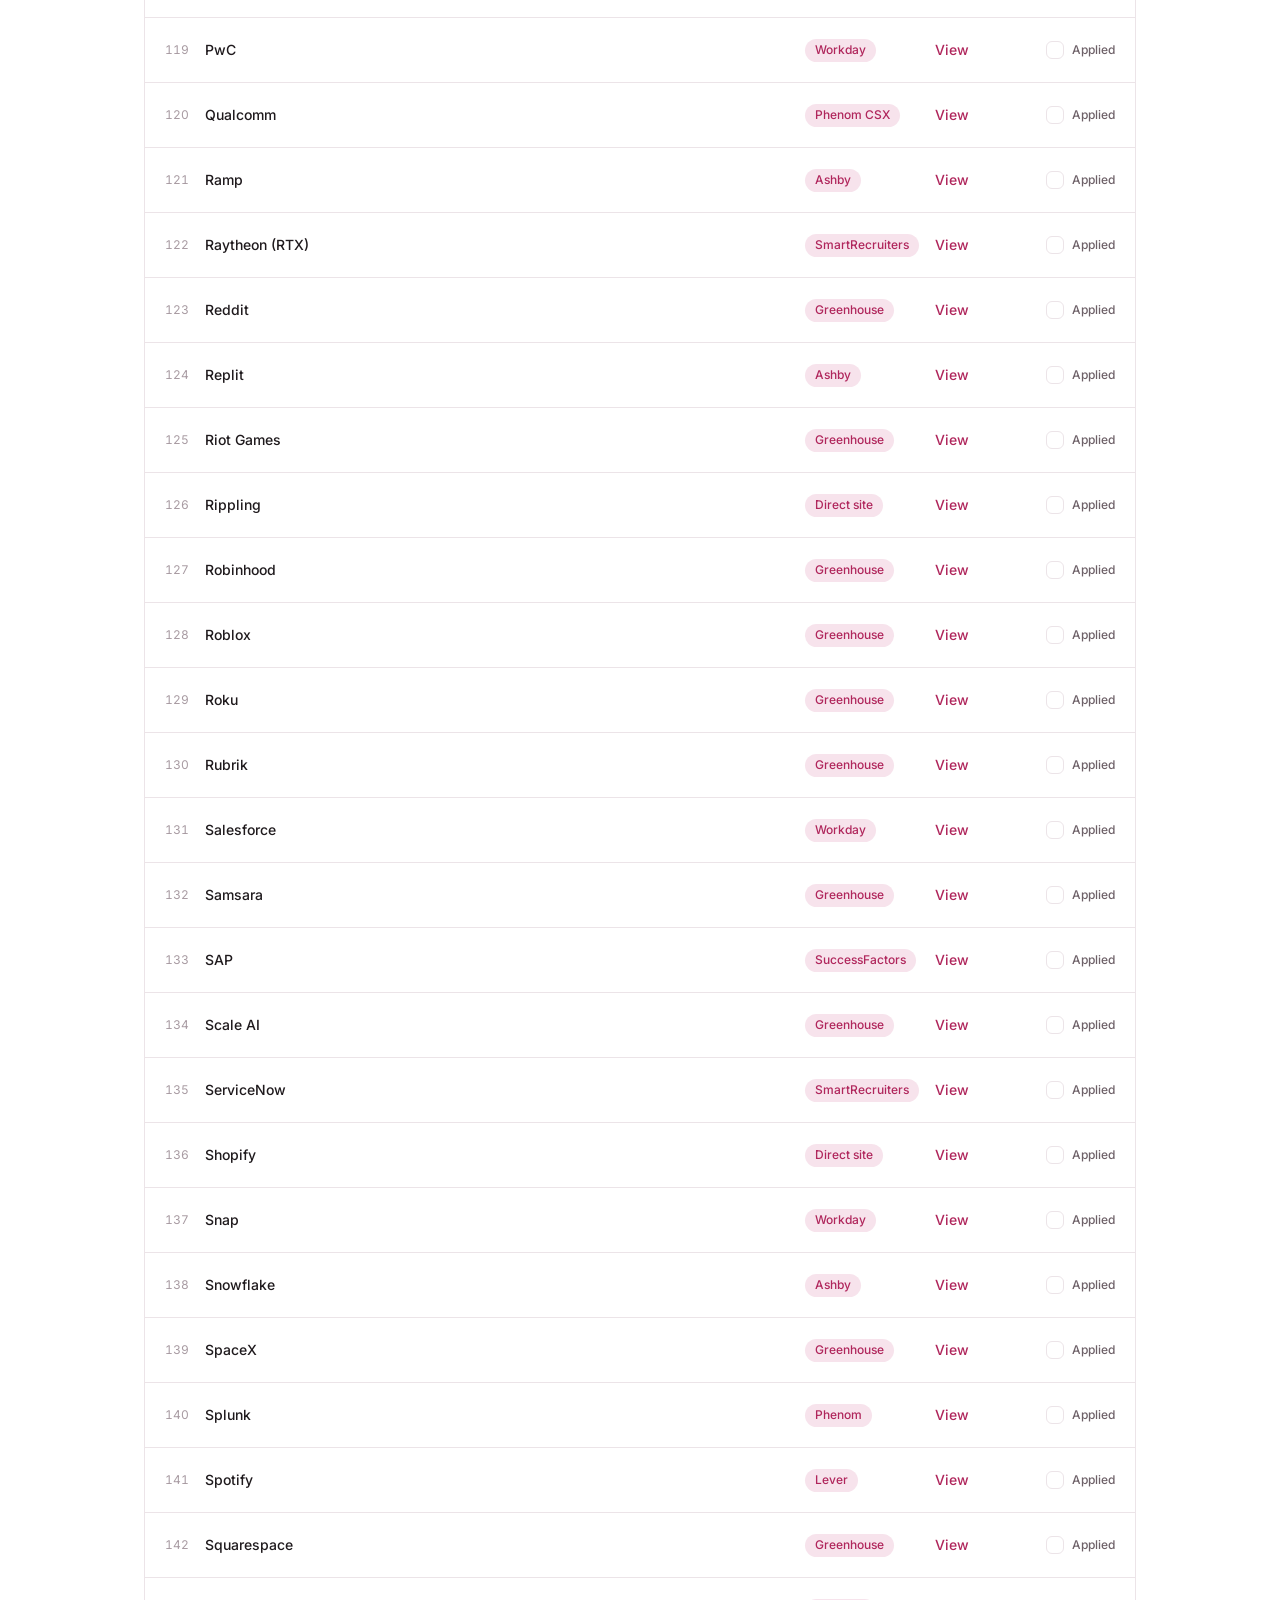
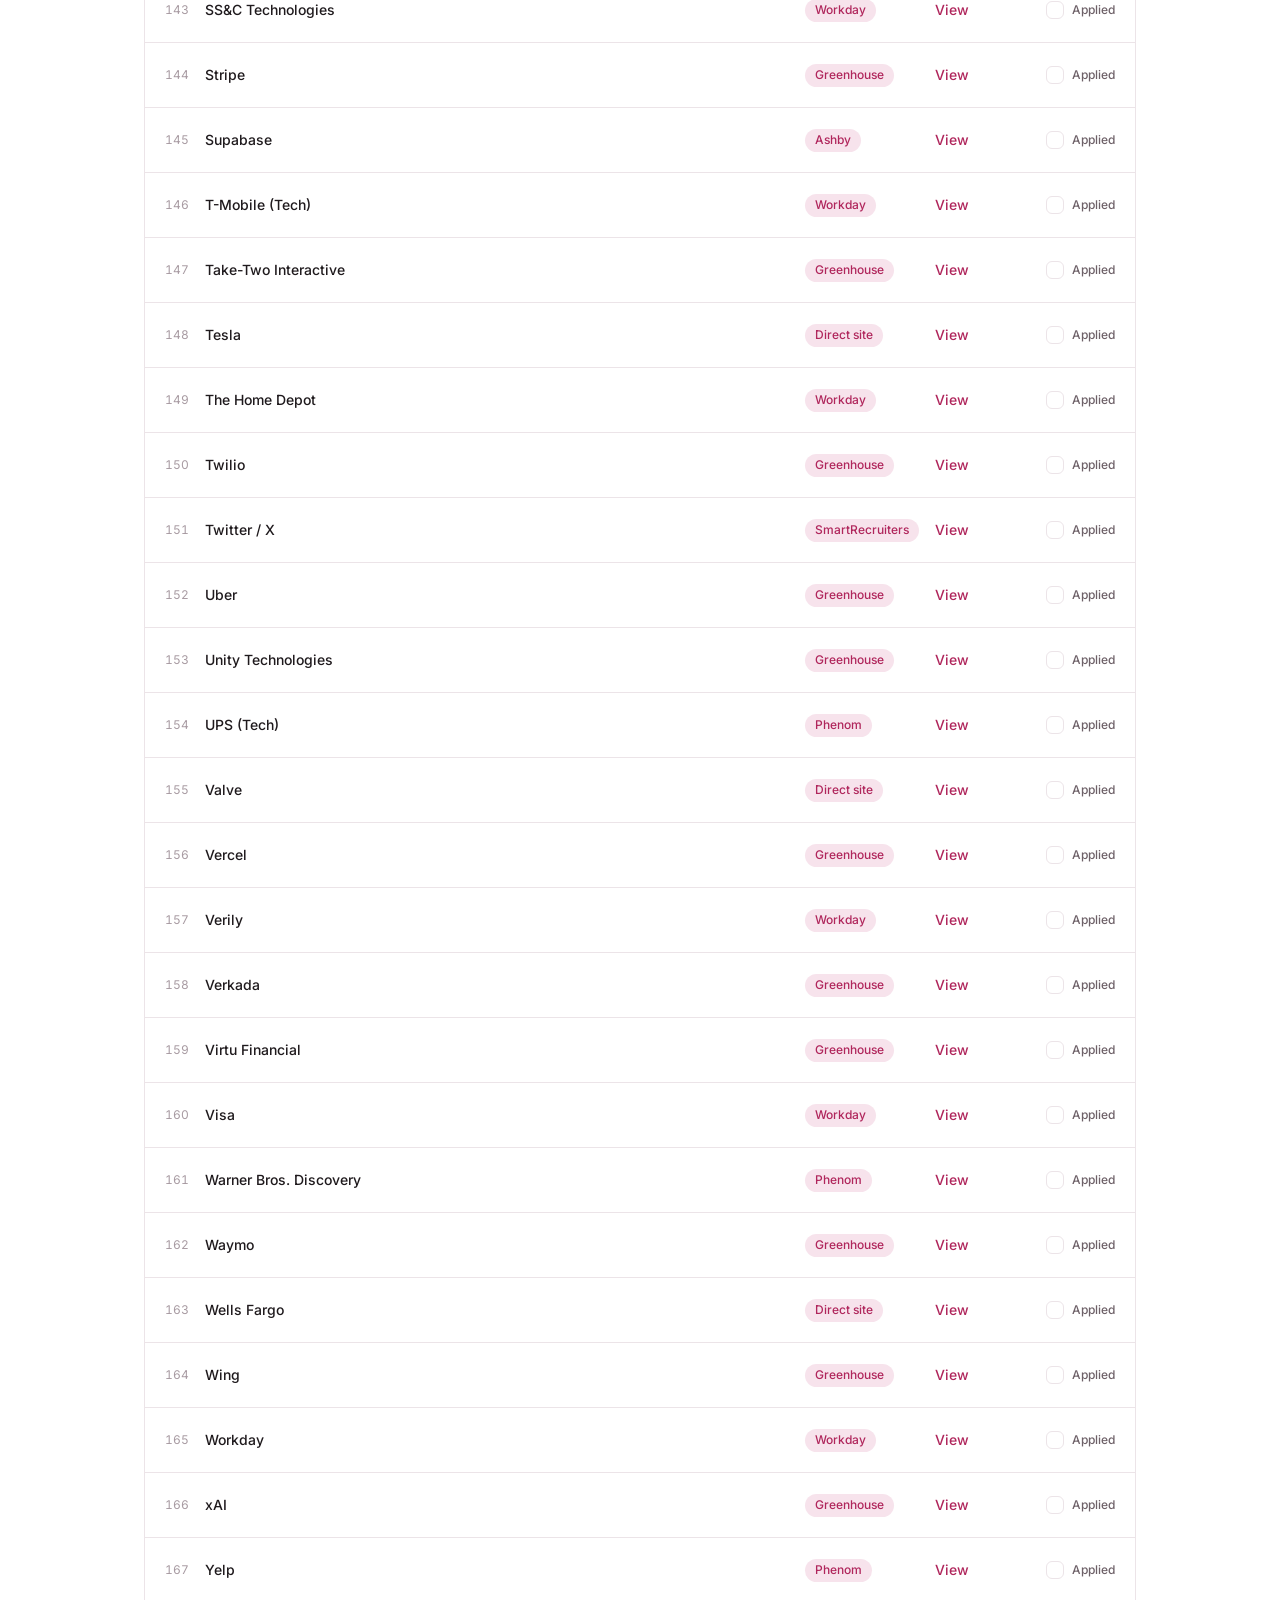
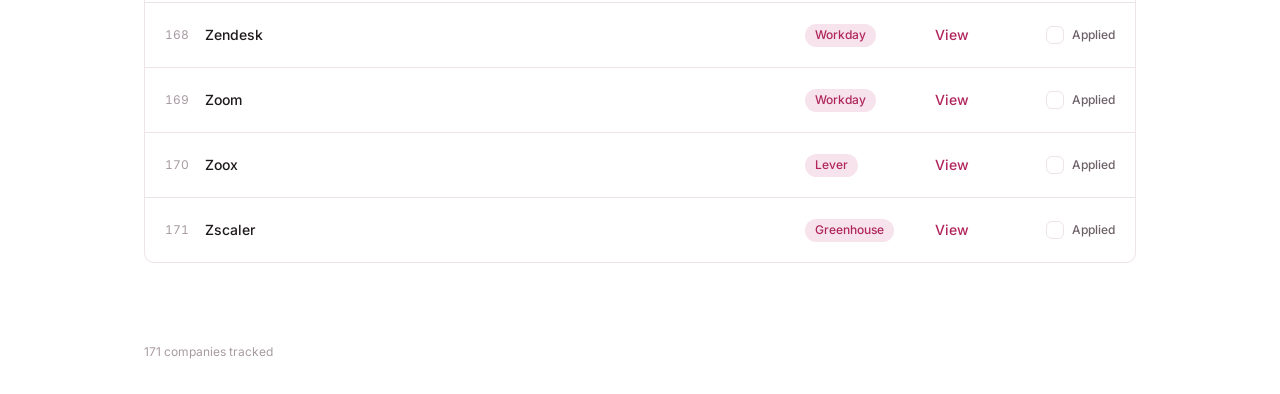
==== commit 41f3d14d: "Fix sync dot: show pink on connection, use watcher bot for data sync Co-authored-by: Cursor <cursora" ====
--- a/index.html
+++ b/index.html
@@ -54,7 +54,7 @@
 <dialog id="settingsModal" class="modal">
   <form method="dialog" class="modal-card">
     <h2 class="modal-title">Telegram sync</h2>
-    <p class="modal-hint">Data syncs to a pinned message in your Telegram chat so reminders and all devices stay in sync.</p>
+    <p class="modal-hint">Use your <strong>InternshipJobWatcherBot</strong> token (same as <code>.env</code>) for full sync and job highlights. Data syncs to a pinned Telegram message so reminders and all devices stay in sync.</p>
     <label class="field"><span>Bot token</span><input type="password" id="tgToken" placeholder="123456:ABC…" autocomplete="off"></label>
     <label class="field"><span>Chat ID</span><input type="text" id="tgChat" placeholder="6062137847" autocomplete="off"></label>
     <div class="modal-actions">
@@ -67,7 +67,7 @@
 
 <div class="toast" id="toast" role="status" aria-live="polite"></div>
 
-<script src="assets/app.js"></script>
+<script src="assets/app.js?v=7"></script>
 <script>App.initBoard();</script>
 </body>
 </html>
--- a/assets/style.css
+++ b/assets/style.css
@@ -64,10 +64,11 @@
 
 .header-right { display: flex; align-items: center; gap: 12px; }
 .sync-dot {
-  width: 8px; height: 8px; border-radius: var(--radius-pill);
-  background: var(--ink-faint); transition: background 150ms ease-out;
-}
-.sync-dot.ok { background: var(--accent); }
+  width: 10px; height: 10px; border-radius: var(--radius-pill);
+  background: var(--ink-faint); transition: background 150ms ease-out, box-shadow 150ms ease-out;
+  flex-shrink: 0;
+}
+.sync-dot.ok { background: var(--accent); box-shadow: 0 0 0 3px var(--accent-soft); }
 .sync-dot.err { background: var(--accent-hover); }
 .sync-dot.busy { background: var(--ink-soft); }
 
@@ -139,7 +140,10 @@
 }
 .row .visit a:hover { color: var(--accent-hover); text-decoration: underline; }
 
-.row.applied { background: var(--bg); }
+.row.notified { background: var(--accent-soft); }
+.row.notified:hover { background: var(--accent-soft); }
+.row.notified .co { color: var(--accent); font-weight: 600; }
+
 .row.applied:hover { background: var(--bg); }
 .row.applied .co {
   color: var(--ink-faint);
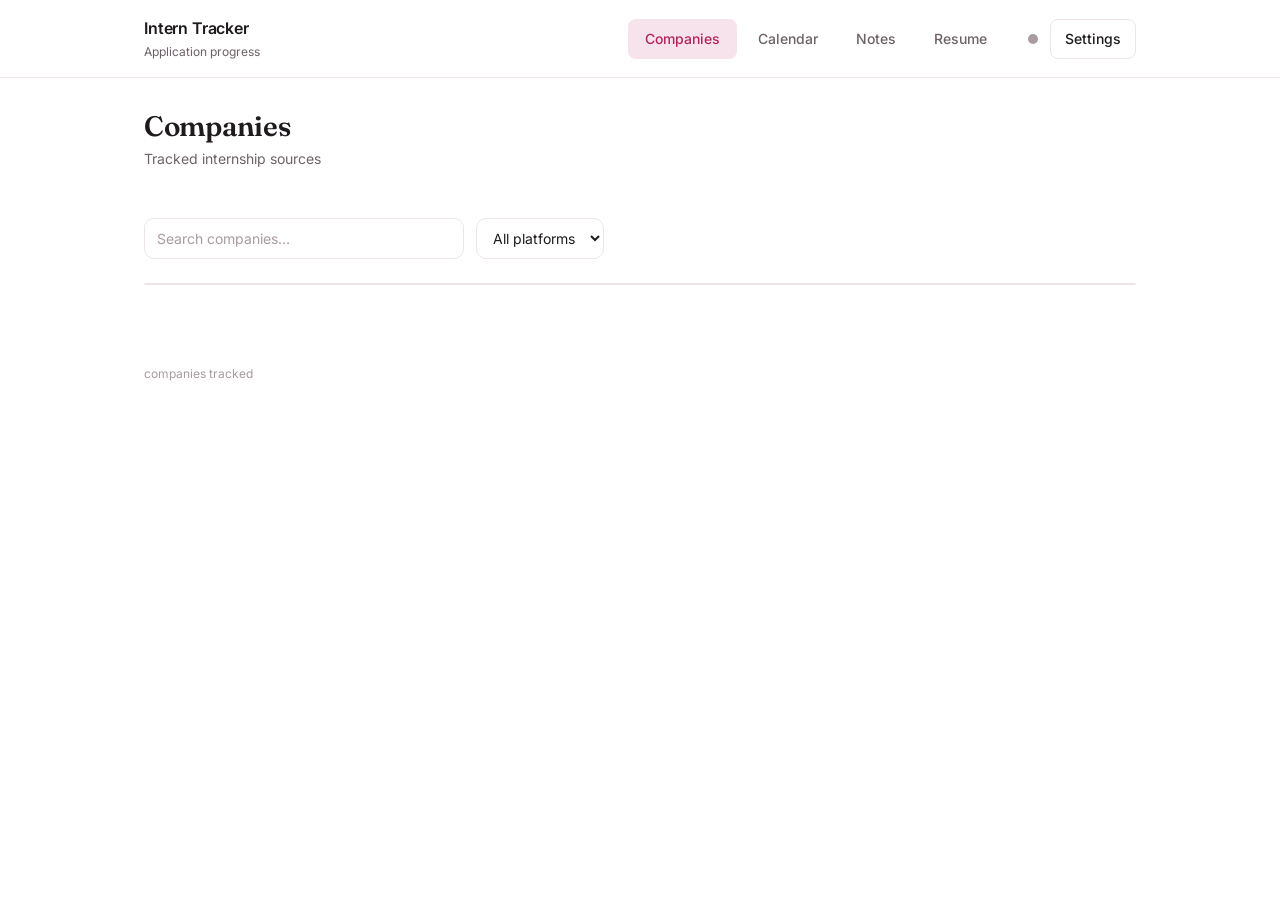
==== commit 3a2b6e2b: "Add Resume tailor tab: OpenAI swaps, saved MD resume, PDF download Co-authored-by: Cursor <cursorage" ====
--- a/index.html
+++ b/index.html
@@ -23,6 +23,8 @@
     <nav class="tabs" aria-label="Main">
       <a href="index.html" class="tab active">Companies</a>
       <a href="calendar.html" class="tab">Calendar</a>
+      <a href="notes.html" class="tab">Notes</a>
+      <a href="resume.html" class="tab">Resume</a>
     </nav>
     <div class="header-right">
       <span class="sync-dot" id="syncDot" title="Sync status" aria-hidden="true"></span>
@@ -67,7 +69,7 @@
 
 <div class="toast" id="toast" role="status" aria-live="polite"></div>
 
-<script src="assets/app.js?v=7"></script>
+<script src="assets/app.js?v=9"></script>
 <script>App.initBoard();</script>
 </body>
 </html>
--- a/assets/style.css
+++ b/assets/style.css
@@ -328,6 +328,134 @@
 }
 .toast.show { opacity: 1; transform: translate(-50%, 0); }
 
+/* ── Notes / Markdown editor ── */
+.notes-toolbar {
+  display: flex; flex-wrap: wrap; align-items: flex-end; gap: 16px;
+  margin-top: 16px; width: 100%;
+}
+.notes-pick { margin-bottom: 0; min-width: 220px; flex: 1; }
+.notes-actions { display: flex; flex-wrap: wrap; gap: 8px; }
+.notes-status { margin-top: 12px; font-size: 14px; color: var(--ink-soft); min-height: 20px; }
+.notes-status.ok { color: var(--accent); }
+.notes-status.err { color: var(--accent-hover); }
+
+.md-editor {
+  display: grid; grid-template-columns: 1fr 1fr; gap: 16px;
+  margin-top: 24px; min-height: 480px;
+}
+.md-pane {
+  display: flex; flex-direction: column; border: 1px solid var(--line);
+  border-radius: var(--radius-card); overflow: hidden; background: var(--surface);
+}
+.md-pane-label {
+  font-size: 12px; font-weight: 500; text-transform: uppercase;
+  letter-spacing: 0.08em; color: var(--ink-soft);
+  padding: 10px 14px; border-bottom: 1px solid var(--line); background: var(--surface-soft);
+}
+.md-input {
+  flex: 1; min-height: 420px; border: none; resize: vertical;
+  padding: 16px; font-family: ui-monospace, "Cascadia Code", Consolas, monospace;
+  font-size: 13px; line-height: 1.6; color: var(--ink); background: var(--surface);
+  outline: none;
+}
+.md-preview {
+  flex: 1; min-height: 420px; padding: 16px; overflow: auto;
+  font-size: 14px; line-height: 1.6; color: var(--ink);
+}
+.md-preview h1, .md-preview h2, .md-preview h3 {
+  font-family: var(--display); font-weight: 600; margin: 1em 0 0.5em;
+  letter-spacing: -0.01em;
+}
+.md-preview h1 { font-size: 1.5rem; }
+.md-preview h2 { font-size: 1.25rem; }
+.md-preview h3 { font-size: 1.1rem; }
+.md-preview p { margin: 0.75em 0; }
+.md-preview ul, .md-preview ol { margin: 0.75em 0; padding-left: 1.4em; }
+.md-preview li { margin: 0.25em 0; }
+.md-preview code {
+  font-family: ui-monospace, Consolas, monospace; font-size: 0.9em;
+  background: var(--surface-soft); padding: 2px 6px; border-radius: 4px;
+}
+.md-preview pre {
+  background: var(--surface-soft); padding: 12px; border-radius: var(--radius-btn);
+  overflow: auto; margin: 0.75em 0;
+}
+.md-preview pre code { background: none; padding: 0; }
+.md-preview a { color: var(--accent); }
+.md-preview blockquote {
+  border-left: 3px solid var(--accent-soft); margin: 0.75em 0;
+  padding-left: 12px; color: var(--ink-soft);
+}
+
+/* ── Embed mode (iframe on another site) ── */
+body.embed .brand-sub,
+body.embed .foot { display: none; }
+body.embed .masthead-inner { padding: 12px 16px; }
+body.embed .page { padding: 20px 16px 40px; }
+
+/* ── Resume tailor ── */
+.resume-layout {
+  display: grid; grid-template-columns: 1fr 1fr; gap: 16px; margin-top: 8px;
+}
+.resume-panel {
+  border: 1px solid var(--line); border-radius: var(--radius-card);
+  padding: 20px; background: var(--surface);
+}
+.resume-panel-head {
+  display: flex; align-items: center; justify-content: space-between;
+  gap: 12px; margin-bottom: 8px;
+}
+.resume-panel-title {
+  font-family: var(--display); font-size: 18px; font-weight: 600; color: var(--ink);
+}
+.resume-panel-actions { display: flex; gap: 8px; flex-wrap: wrap; }
+.resume-hint { font-size: 13px; color: var(--ink-soft); margin-bottom: 12px; }
+.resume-editor {
+  width: 100%; min-height: 280px; border: 1px solid var(--line);
+  border-radius: var(--radius-card); padding: 12px; font-family: ui-monospace, Consolas, monospace;
+  font-size: 13px; line-height: 1.5; resize: vertical; color: var(--ink);
+}
+.resume-editor:focus {
+  outline: none; border-color: var(--accent);
+  box-shadow: 0 0 0 3px rgba(176, 38, 92, 0.12);
+}
+.resume-actions { margin-top: 12px; }
+.resume-status { margin-top: 12px; font-size: 14px; color: var(--ink-soft); min-height: 20px; }
+.resume-status.ok { color: var(--accent); }
+.resume-status.err { color: var(--accent-hover); }
+.file-btn { cursor: pointer; }
+.file-btn input { display: none; }
+.resume-results {
+  margin-top: 24px; border: 1px solid var(--line); border-radius: var(--radius-card);
+  padding: 20px; background: var(--surface-soft);
+}
+.resume-results-head {
+  display: flex; align-items: center; gap: 12px; flex-wrap: wrap; margin-bottom: 16px;
+}
+.resume-results-head h3 {
+  font-family: var(--display); font-size: 18px; font-weight: 600; margin-right: auto;
+}
+.resume-swap-badge {
+  font-size: 12px; font-weight: 500; color: var(--accent);
+  background: var(--accent-soft); padding: 4px 10px; border-radius: var(--radius-pill);
+}
+.resume-download-actions { display: flex; gap: 8px; }
+.resume-insights {
+  display: grid; grid-template-columns: 1fr 1fr; gap: 16px;
+}
+.insight-card {
+  background: var(--surface); border: 1px solid var(--line);
+  border-radius: var(--radius-card); padding: 16px;
+}
+.insight-card h4 {
+  font-size: 12px; font-weight: 500; text-transform: uppercase;
+  letter-spacing: 0.08em; color: var(--ink-soft); margin-bottom: 10px;
+}
+.insight-pre {
+  font-family: var(--font); font-size: 13px; line-height: 1.55;
+  white-space: pre-wrap; color: var(--ink); margin: 0;
+}
+
 /* ── Reduced motion ── */
 @media (prefers-reduced-motion: reduce) {
   *, *::before, *::after {
@@ -346,4 +474,7 @@
   .tabs { order: 3; width: 100%; margin-left: 0; }
   .strip-label { font-size: 24px; }
   .cal-day { min-height: 64px; }
-}
+  .md-editor { grid-template-columns: 1fr; }
+  .resume-layout { grid-template-columns: 1fr; }
+  .resume-insights { grid-template-columns: 1fr; }
+}
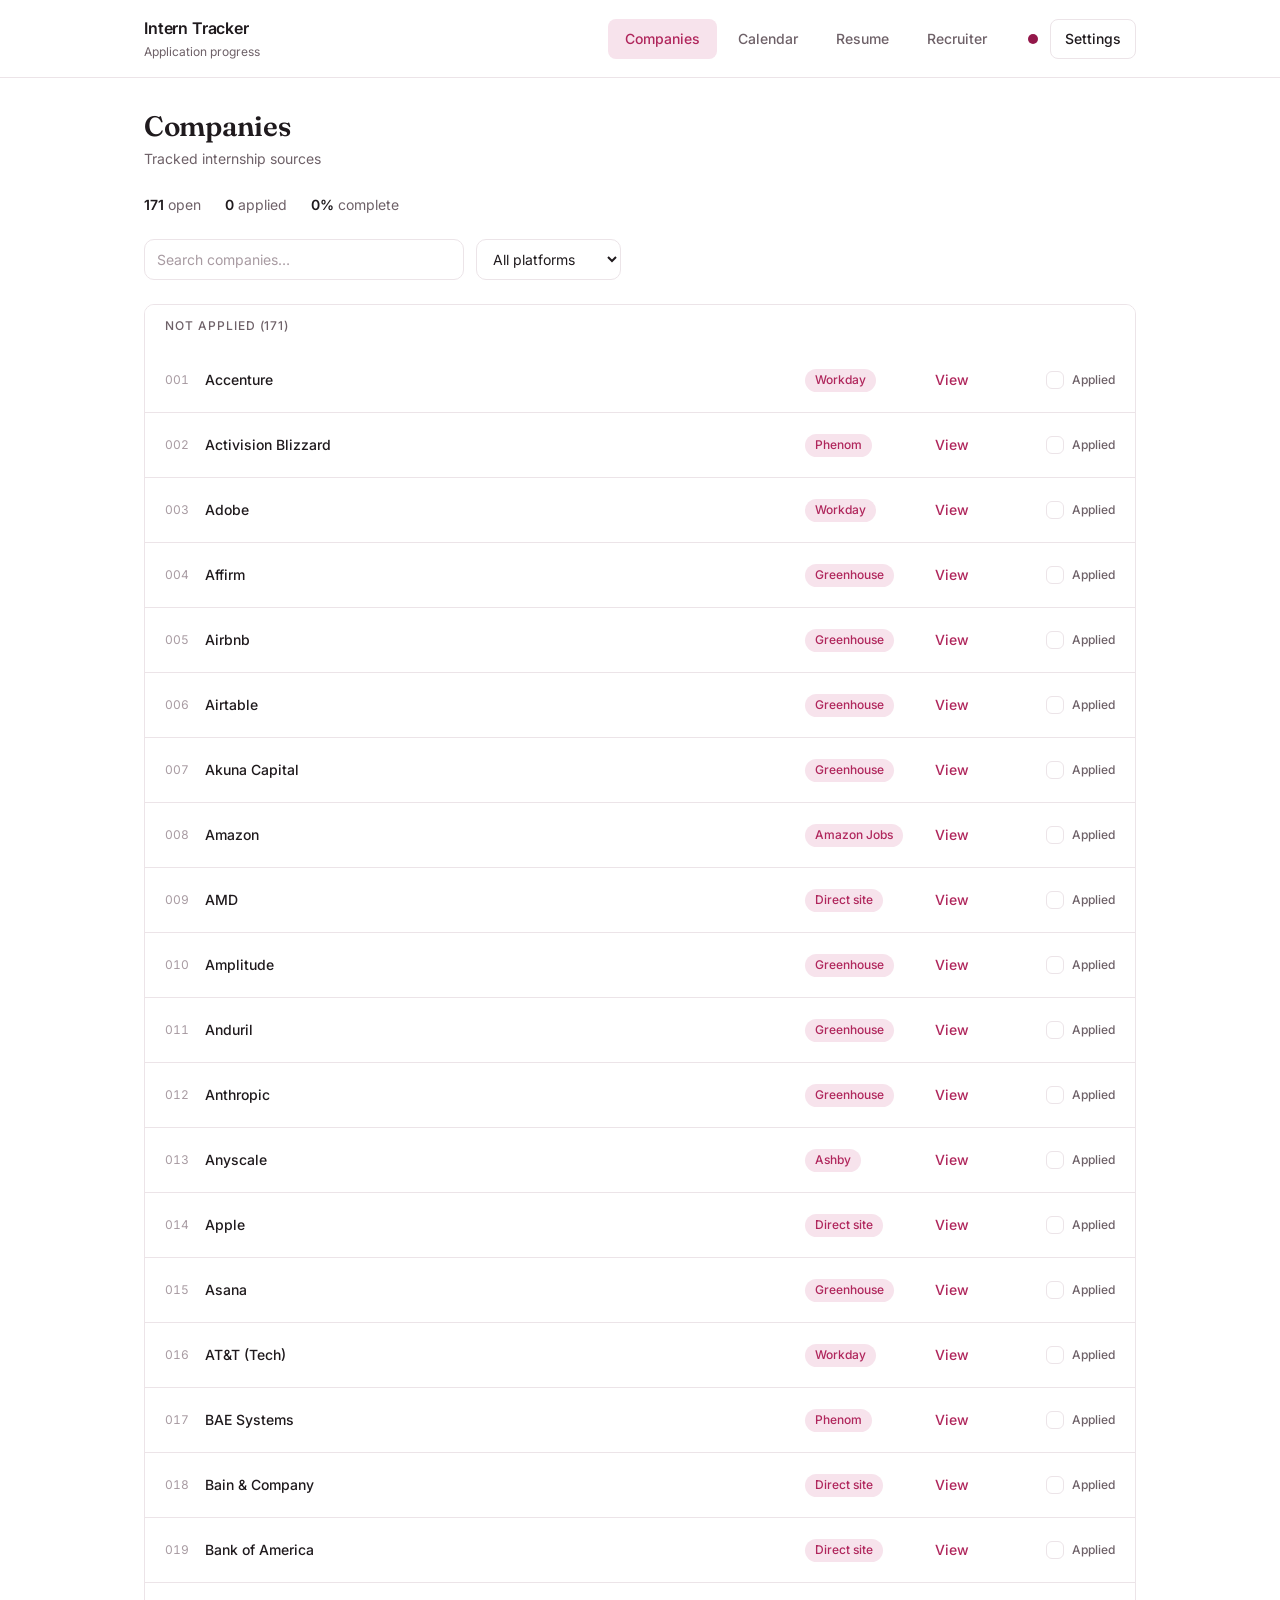
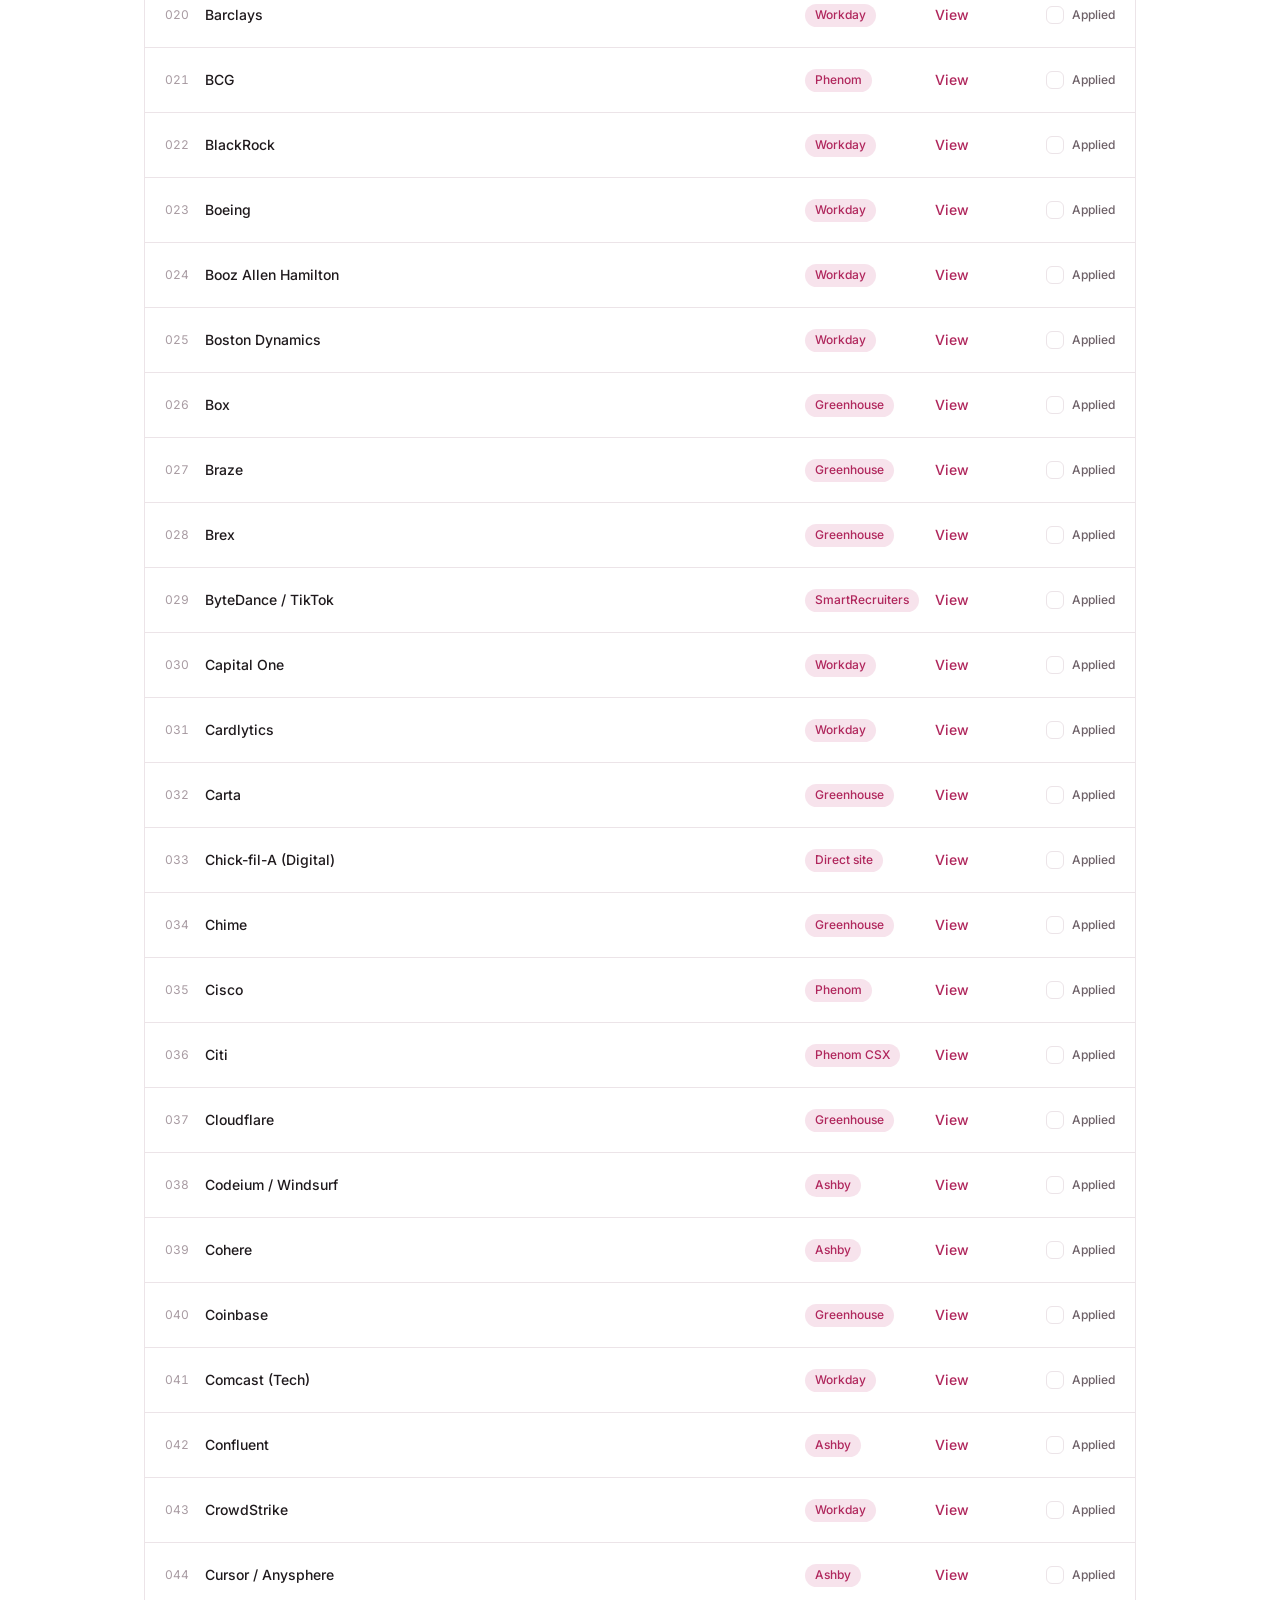
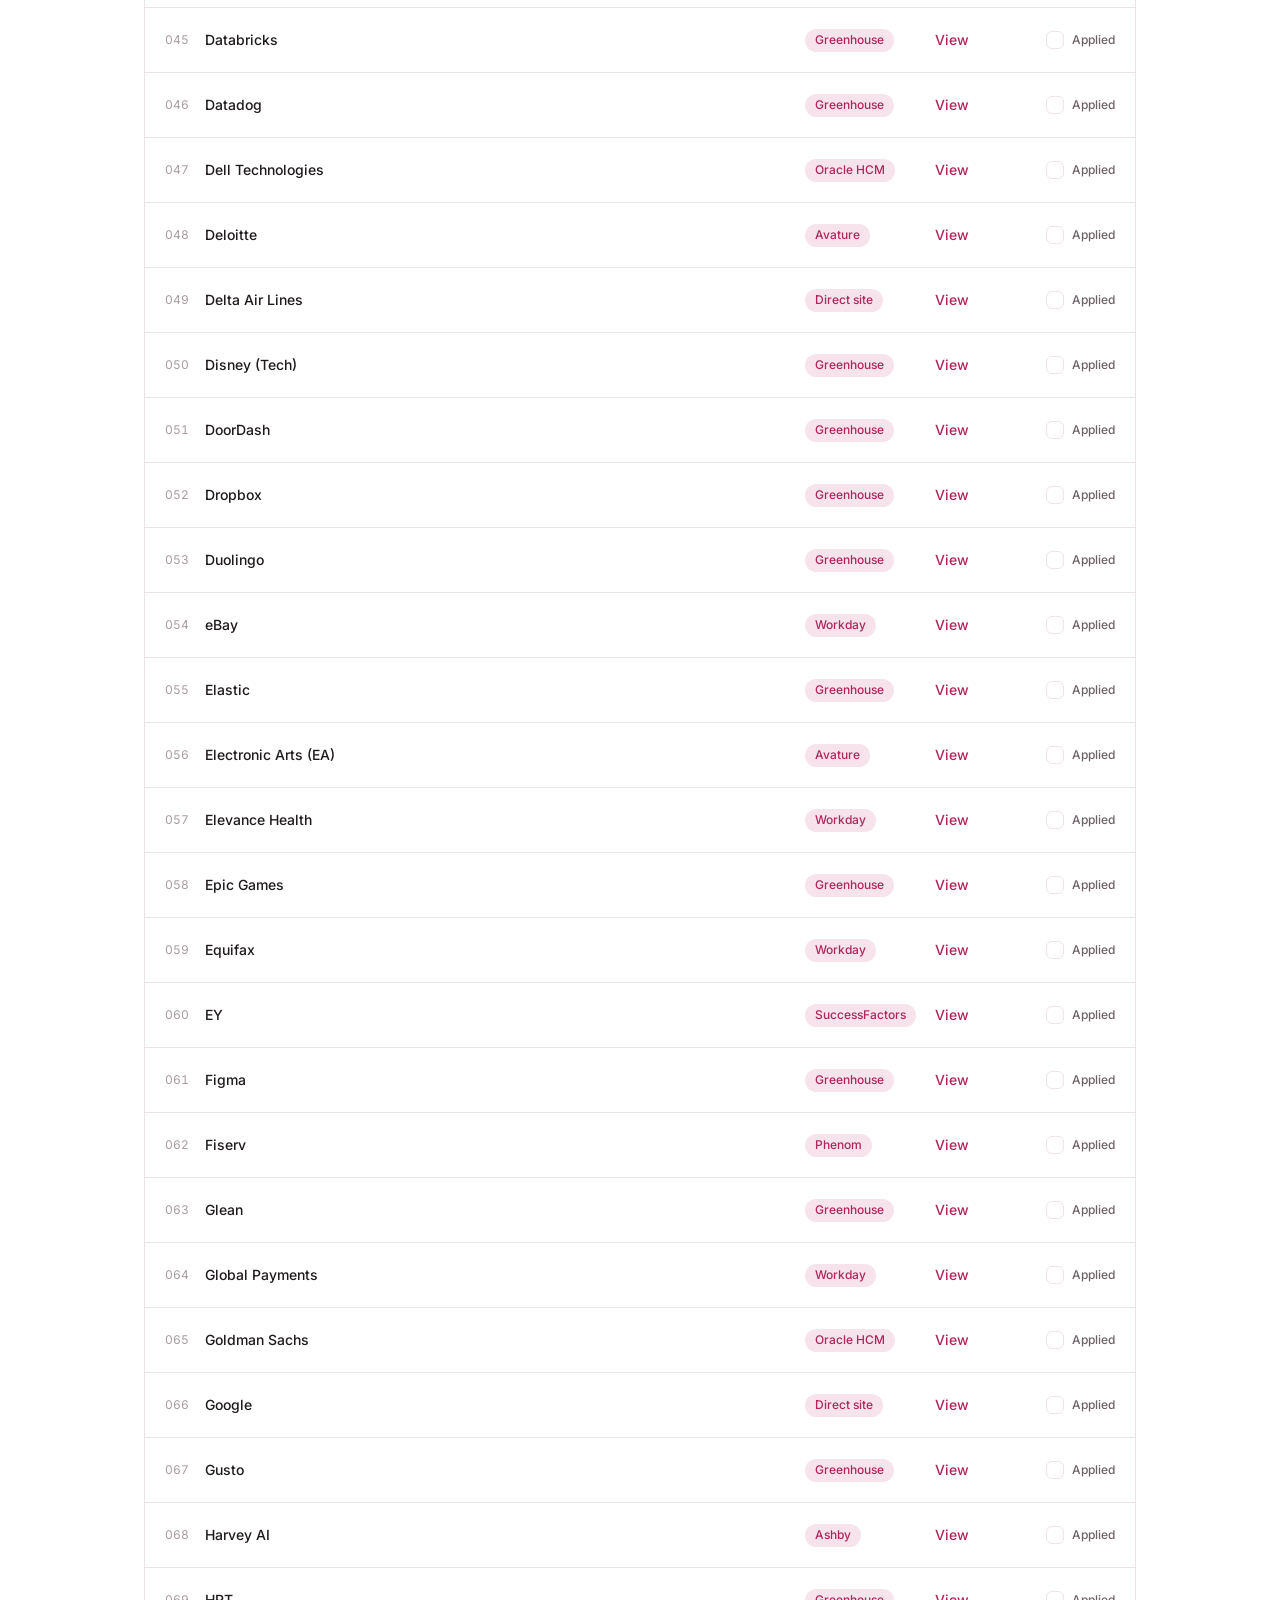
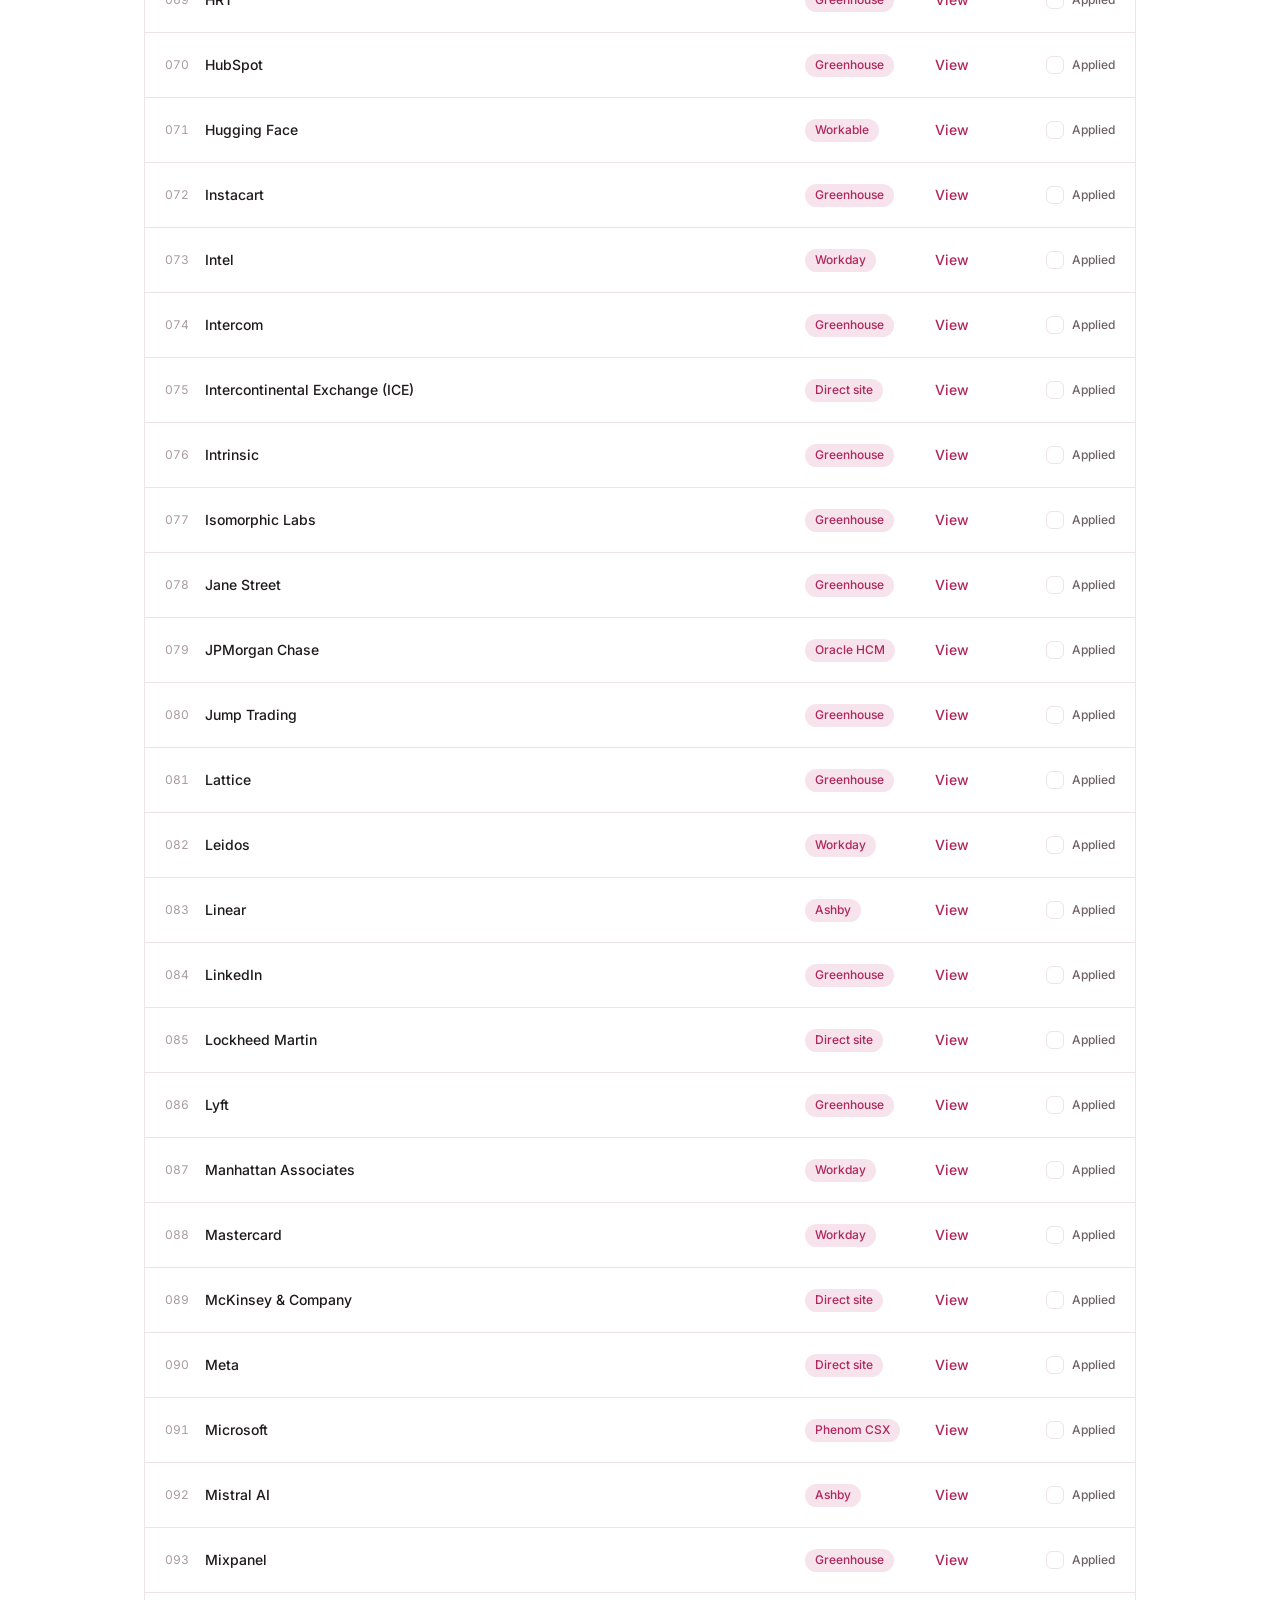
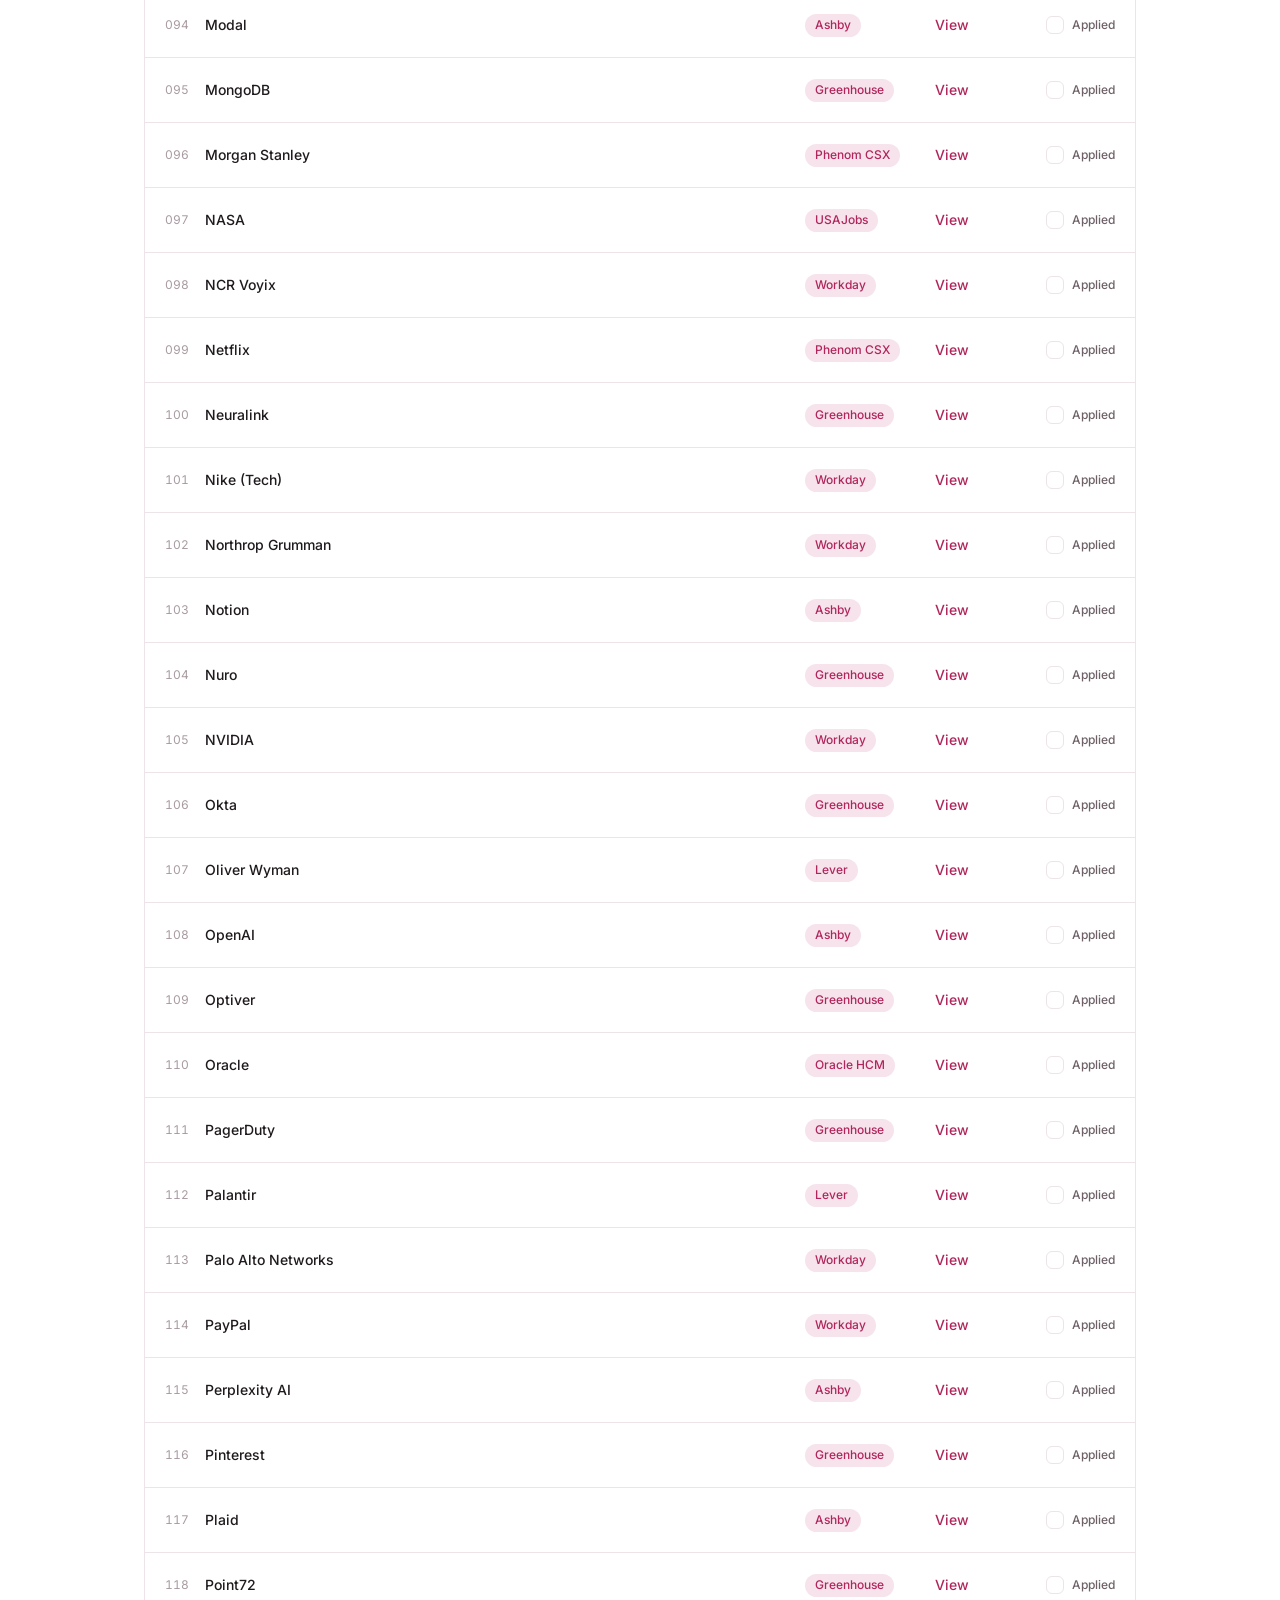
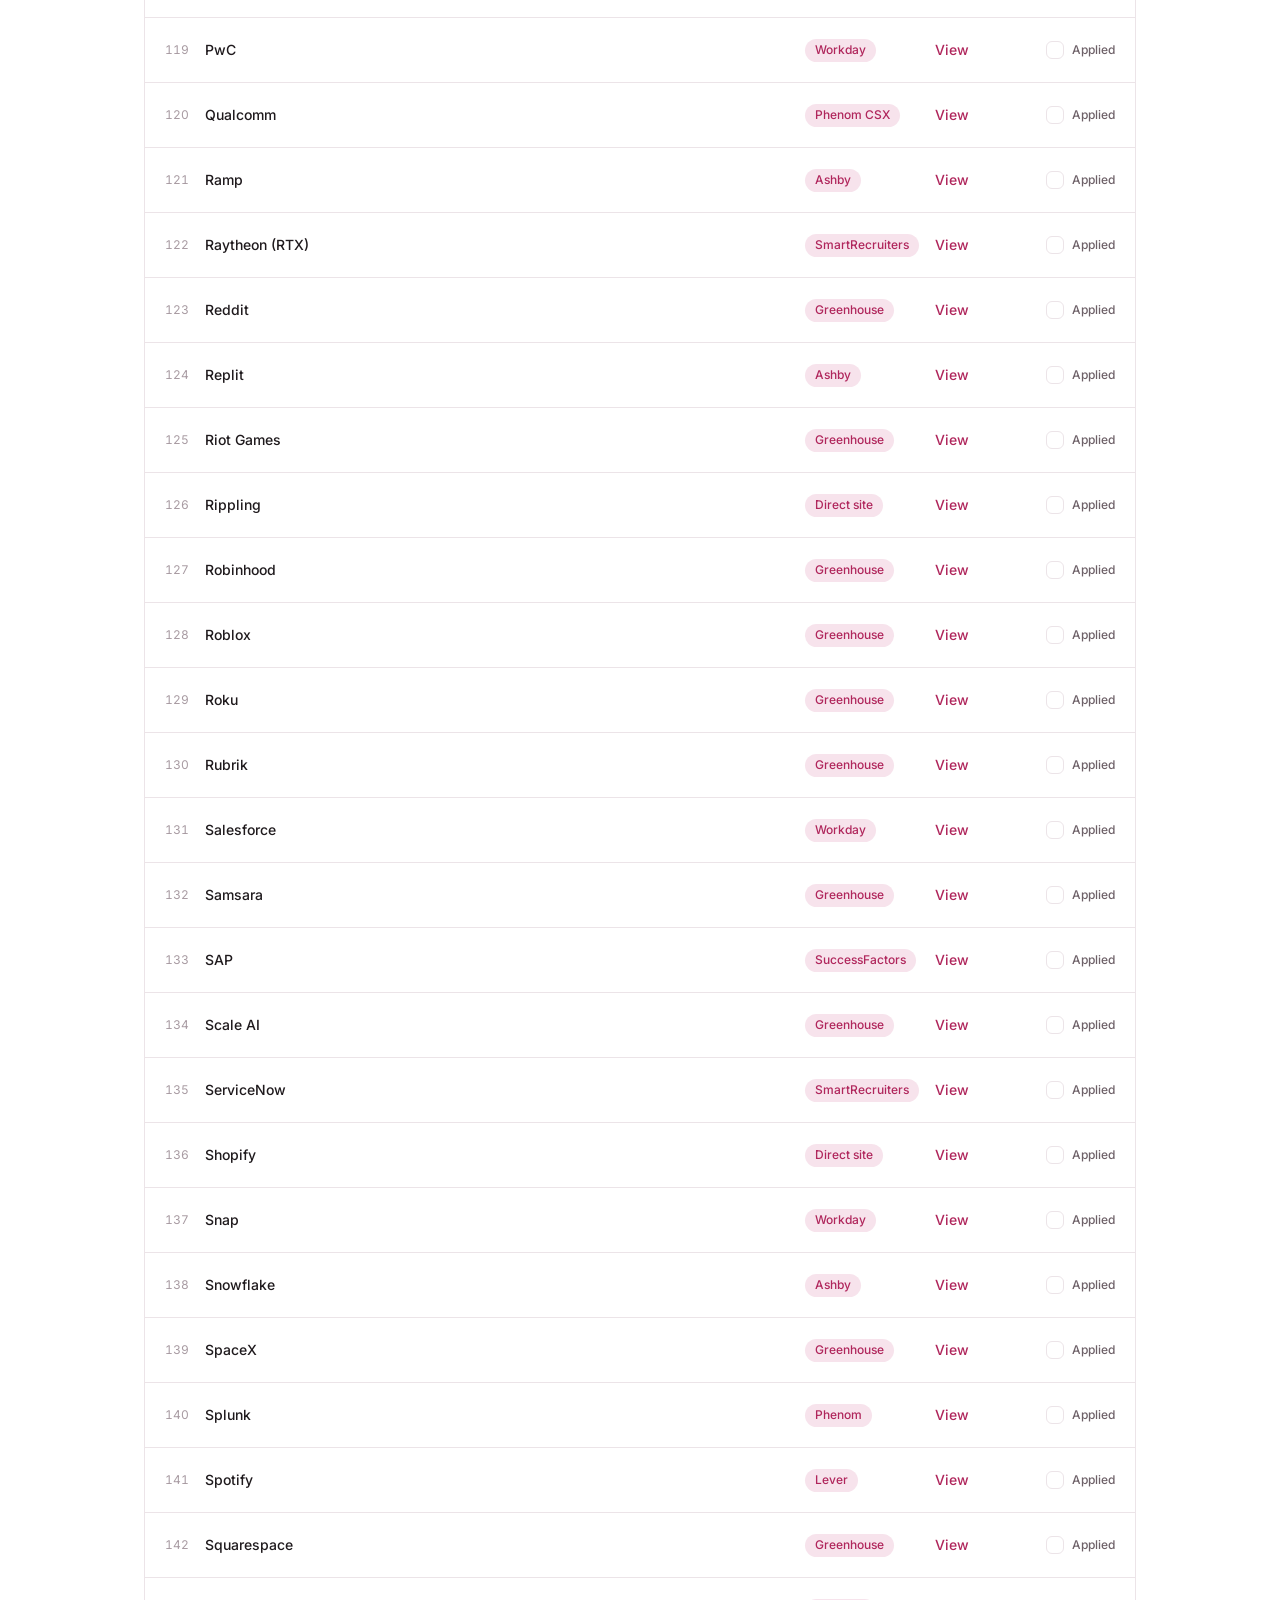
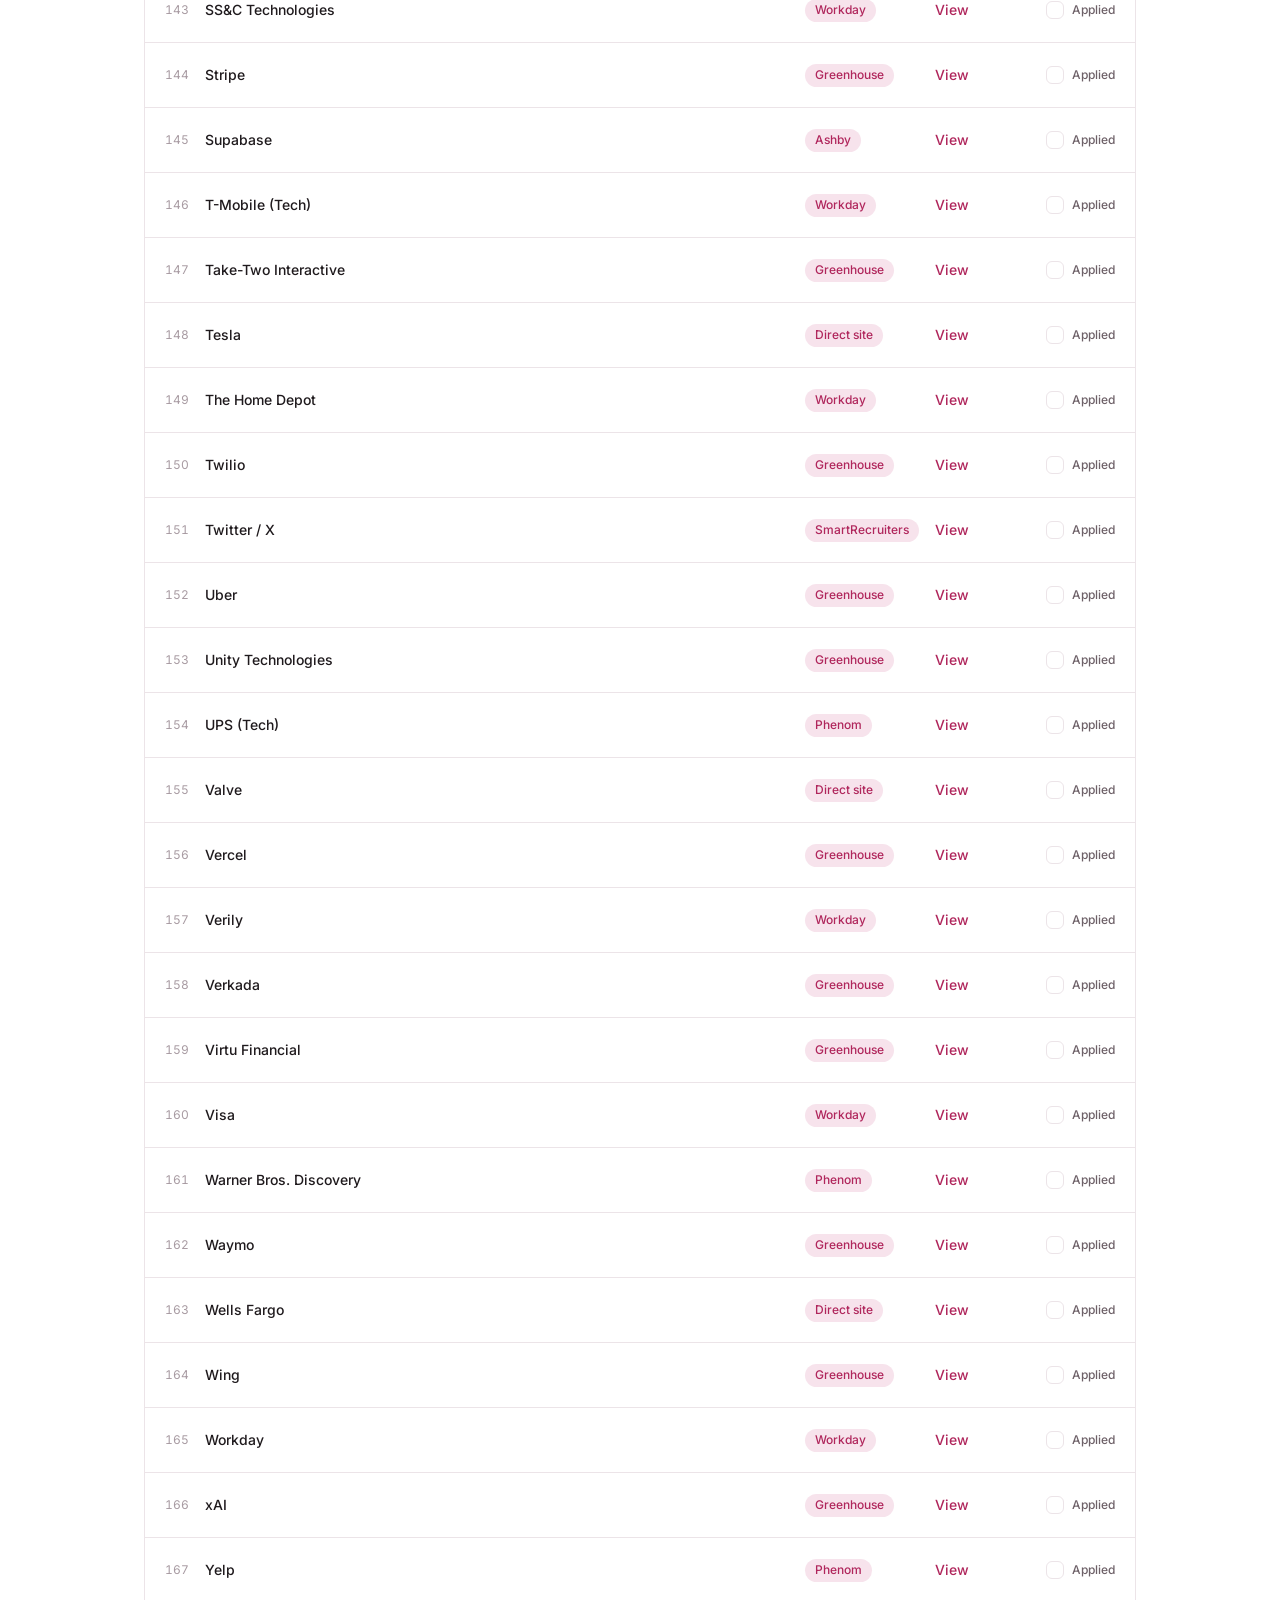
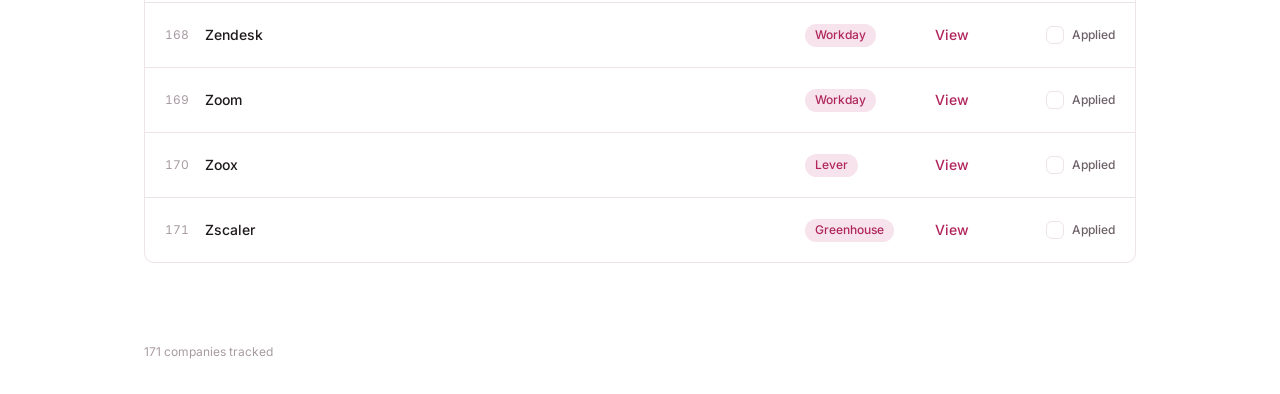
==== commit 866c192f: "Move Telegram bot token server-side; remove from client Token now lives only in the Vercel TELEGRAM_" ====
--- a/index.html
+++ b/index.html
@@ -23,8 +23,8 @@
     <nav class="tabs" aria-label="Main">
       <a href="index.html" class="tab active">Companies</a>
       <a href="calendar.html" class="tab">Calendar</a>
-      <a href="notes.html" class="tab">Notes</a>
       <a href="resume.html" class="tab">Resume</a>
+      <a href="recruiter.html" class="tab">Recruiter</a>
     </nav>
     <div class="header-right">
       <span class="sync-dot" id="syncDot" title="Sync status" aria-hidden="true"></span>
@@ -69,7 +69,7 @@
 
 <div class="toast" id="toast" role="status" aria-live="polite"></div>
 
-<script src="assets/app.js?v=9"></script>
+<script src="assets/app.js?v=13"></script>
 <script>App.initBoard();</script>
 </body>
 </html>
--- a/assets/style.css
+++ b/assets/style.css
@@ -328,65 +328,6 @@
 }
 .toast.show { opacity: 1; transform: translate(-50%, 0); }
 
-/* ── Notes / Markdown editor ── */
-.notes-toolbar {
-  display: flex; flex-wrap: wrap; align-items: flex-end; gap: 16px;
-  margin-top: 16px; width: 100%;
-}
-.notes-pick { margin-bottom: 0; min-width: 220px; flex: 1; }
-.notes-actions { display: flex; flex-wrap: wrap; gap: 8px; }
-.notes-status { margin-top: 12px; font-size: 14px; color: var(--ink-soft); min-height: 20px; }
-.notes-status.ok { color: var(--accent); }
-.notes-status.err { color: var(--accent-hover); }
-
-.md-editor {
-  display: grid; grid-template-columns: 1fr 1fr; gap: 16px;
-  margin-top: 24px; min-height: 480px;
-}
-.md-pane {
-  display: flex; flex-direction: column; border: 1px solid var(--line);
-  border-radius: var(--radius-card); overflow: hidden; background: var(--surface);
-}
-.md-pane-label {
-  font-size: 12px; font-weight: 500; text-transform: uppercase;
-  letter-spacing: 0.08em; color: var(--ink-soft);
-  padding: 10px 14px; border-bottom: 1px solid var(--line); background: var(--surface-soft);
-}
-.md-input {
-  flex: 1; min-height: 420px; border: none; resize: vertical;
-  padding: 16px; font-family: ui-monospace, "Cascadia Code", Consolas, monospace;
-  font-size: 13px; line-height: 1.6; color: var(--ink); background: var(--surface);
-  outline: none;
-}
-.md-preview {
-  flex: 1; min-height: 420px; padding: 16px; overflow: auto;
-  font-size: 14px; line-height: 1.6; color: var(--ink);
-}
-.md-preview h1, .md-preview h2, .md-preview h3 {
-  font-family: var(--display); font-weight: 600; margin: 1em 0 0.5em;
-  letter-spacing: -0.01em;
-}
-.md-preview h1 { font-size: 1.5rem; }
-.md-preview h2 { font-size: 1.25rem; }
-.md-preview h3 { font-size: 1.1rem; }
-.md-preview p { margin: 0.75em 0; }
-.md-preview ul, .md-preview ol { margin: 0.75em 0; padding-left: 1.4em; }
-.md-preview li { margin: 0.25em 0; }
-.md-preview code {
-  font-family: ui-monospace, Consolas, monospace; font-size: 0.9em;
-  background: var(--surface-soft); padding: 2px 6px; border-radius: 4px;
-}
-.md-preview pre {
-  background: var(--surface-soft); padding: 12px; border-radius: var(--radius-btn);
-  overflow: auto; margin: 0.75em 0;
-}
-.md-preview pre code { background: none; padding: 0; }
-.md-preview a { color: var(--accent); }
-.md-preview blockquote {
-  border-left: 3px solid var(--accent-soft); margin: 0.75em 0;
-  padding-left: 12px; color: var(--ink-soft);
-}
-
 /* ── Embed mode (iframe on another site) ── */
 body.embed .brand-sub,
 body.embed .foot { display: none; }
@@ -455,6 +396,71 @@
   font-family: var(--font); font-size: 13px; line-height: 1.55;
   white-space: pre-wrap; color: var(--ink); margin: 0;
 }
+
+/* ── Recruiter template ── */
+.recruiter-tip {
+  background: var(--accent-soft); border: 1px solid var(--line);
+  border-radius: var(--radius-card); padding: 16px 20px; margin-bottom: 20px;
+}
+.recruiter-tip p { font-size: 14px; color: var(--ink); line-height: 1.55; }
+
+.recruiter-template-ref {
+  border: 1px solid var(--line); border-radius: var(--radius-card);
+  padding: 16px 20px; margin-bottom: 20px; background: var(--surface-soft);
+}
+.recruiter-ref-title {
+  font-size: 12px; font-weight: 500; text-transform: uppercase;
+  letter-spacing: 0.08em; color: var(--ink-soft); margin-bottom: 10px;
+}
+.recruiter-ref-body {
+  font-family: var(--font); font-size: 13px; line-height: 1.55;
+  white-space: pre-wrap; color: var(--ink-soft); margin: 0;
+}
+
+.recruiter-layout {
+  display: grid; grid-template-columns: 1fr 1fr; gap: 16px;
+}
+.recruiter-fields {
+  display: grid; grid-template-columns: 1fr 1fr; gap: 12px; margin-bottom: 16px;
+}
+.recruiter-fields .field { margin-bottom: 0; }
+.recruiter-fields-title { margin-top: 20px; margin-bottom: 12px; }
+.recruiter-optional {
+  font-size: 12px; font-weight: 400; color: var(--ink-faint);
+  text-transform: none; letter-spacing: 0;
+}
+.recruiter-actions {
+  display: flex; align-items: center; gap: 12px; flex-wrap: wrap; margin-top: 8px;
+}
+.mode-toggle {
+  display: inline-flex; border: 1px solid var(--line);
+  border-radius: var(--radius-btn); overflow: hidden;
+}
+.mode-btn {
+  font-family: var(--font); font-size: 14px; font-weight: 500;
+  padding: 8px 14px; border: none; background: var(--surface);
+  color: var(--ink-soft); cursor: pointer; min-height: 40px;
+  transition: background 150ms ease-out, color 150ms ease-out;
+}
+.mode-btn:hover { color: var(--ink); }
+.mode-btn.active {
+  background: var(--accent-soft); color: var(--accent);
+}
+.mode-limit {
+  font-size: 11px; font-weight: 400; color: var(--ink-faint); margin-left: 2px;
+}
+.recruiter-output-panel { display: flex; flex-direction: column; }
+.recruiter-output-head {
+  display: flex; align-items: center; gap: 12px; margin-bottom: 12px;
+}
+.recruiter-output-head .resume-panel-title { margin-right: auto; }
+.recruiter-output { flex: 1; min-height: 320px; }
+.char-count {
+  font-size: 12px; font-weight: 500; color: var(--ink-soft);
+  background: var(--surface-soft); padding: 4px 10px;
+  border-radius: var(--radius-pill);
+}
+.char-count.over { color: var(--accent-hover); background: var(--accent-soft); }
 
 /* ── Reduced motion ── */
 @media (prefers-reduced-motion: reduce) {
@@ -474,7 +480,8 @@
   .tabs { order: 3; width: 100%; margin-left: 0; }
   .strip-label { font-size: 24px; }
   .cal-day { min-height: 64px; }
-  .md-editor { grid-template-columns: 1fr; }
   .resume-layout { grid-template-columns: 1fr; }
   .resume-insights { grid-template-columns: 1fr; }
-}
+  .recruiter-layout { grid-template-columns: 1fr; }
+  .recruiter-fields { grid-template-columns: 1fr; }
+}
